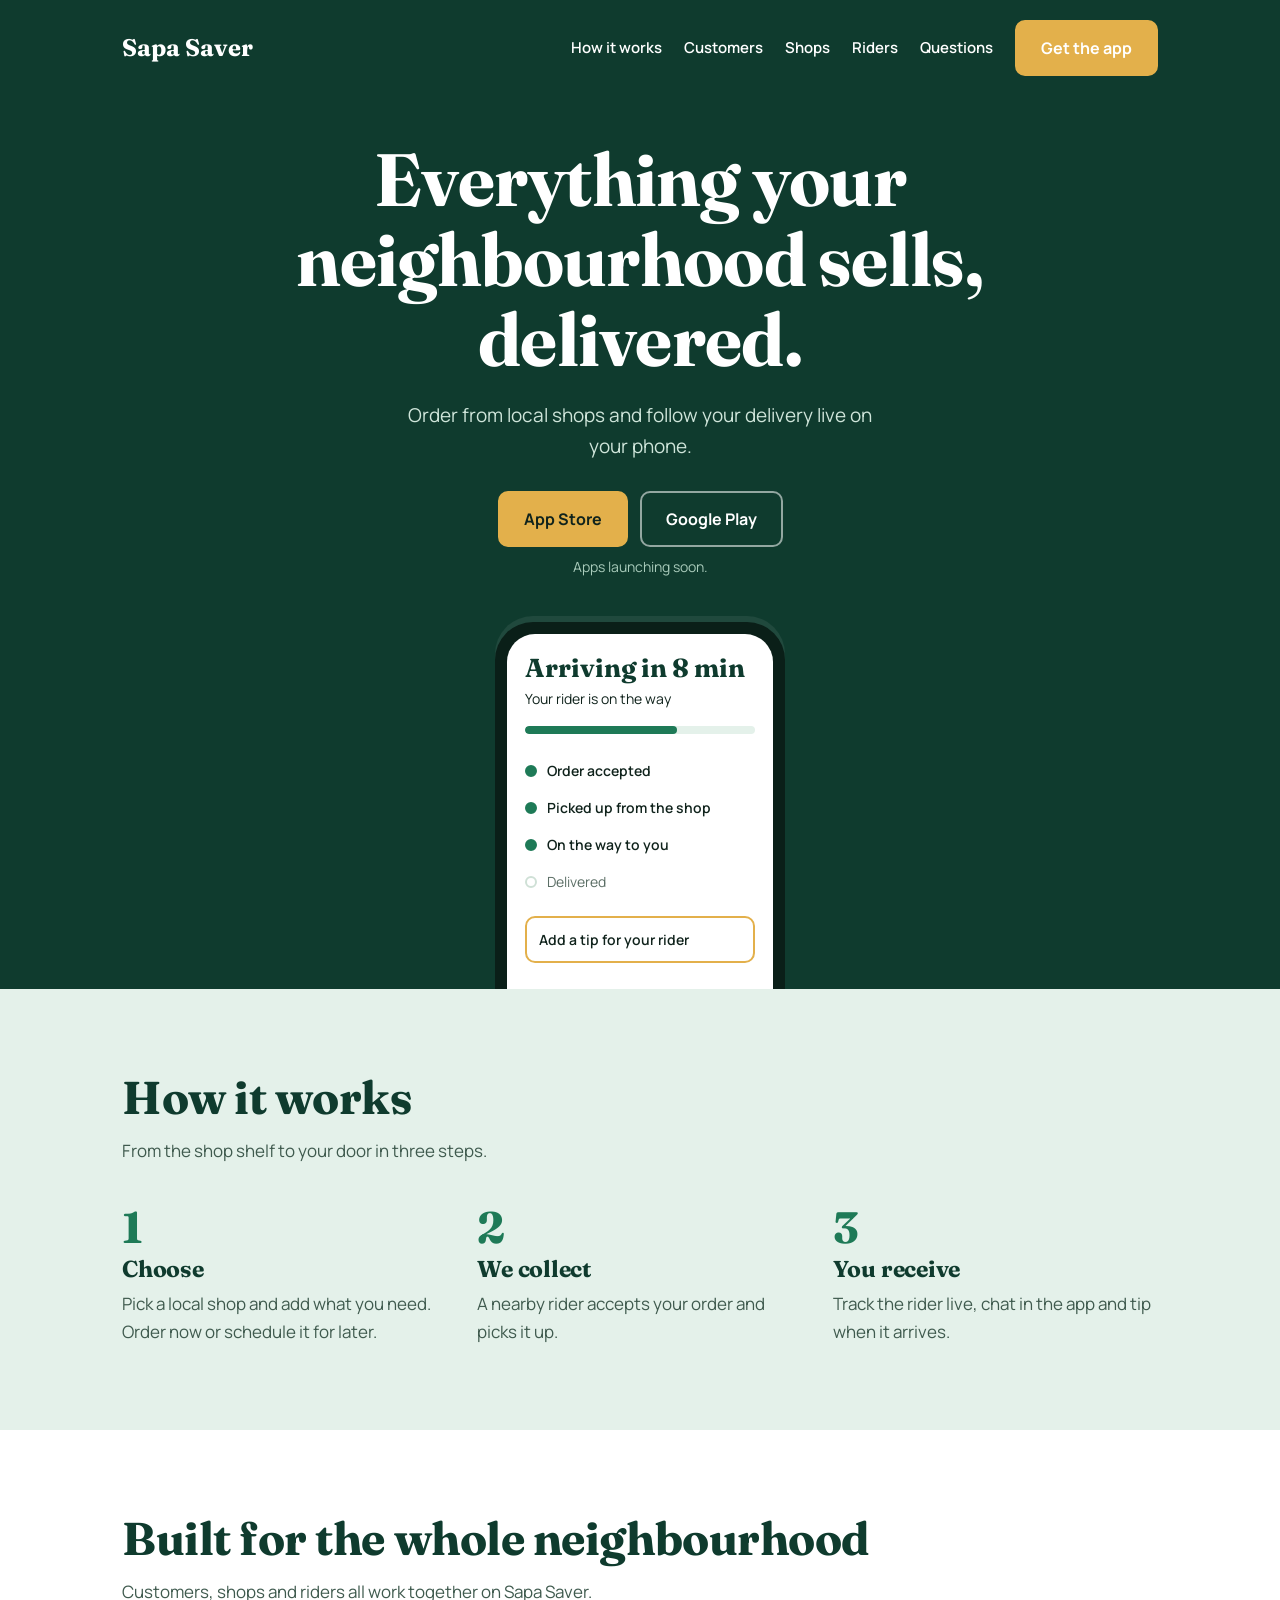
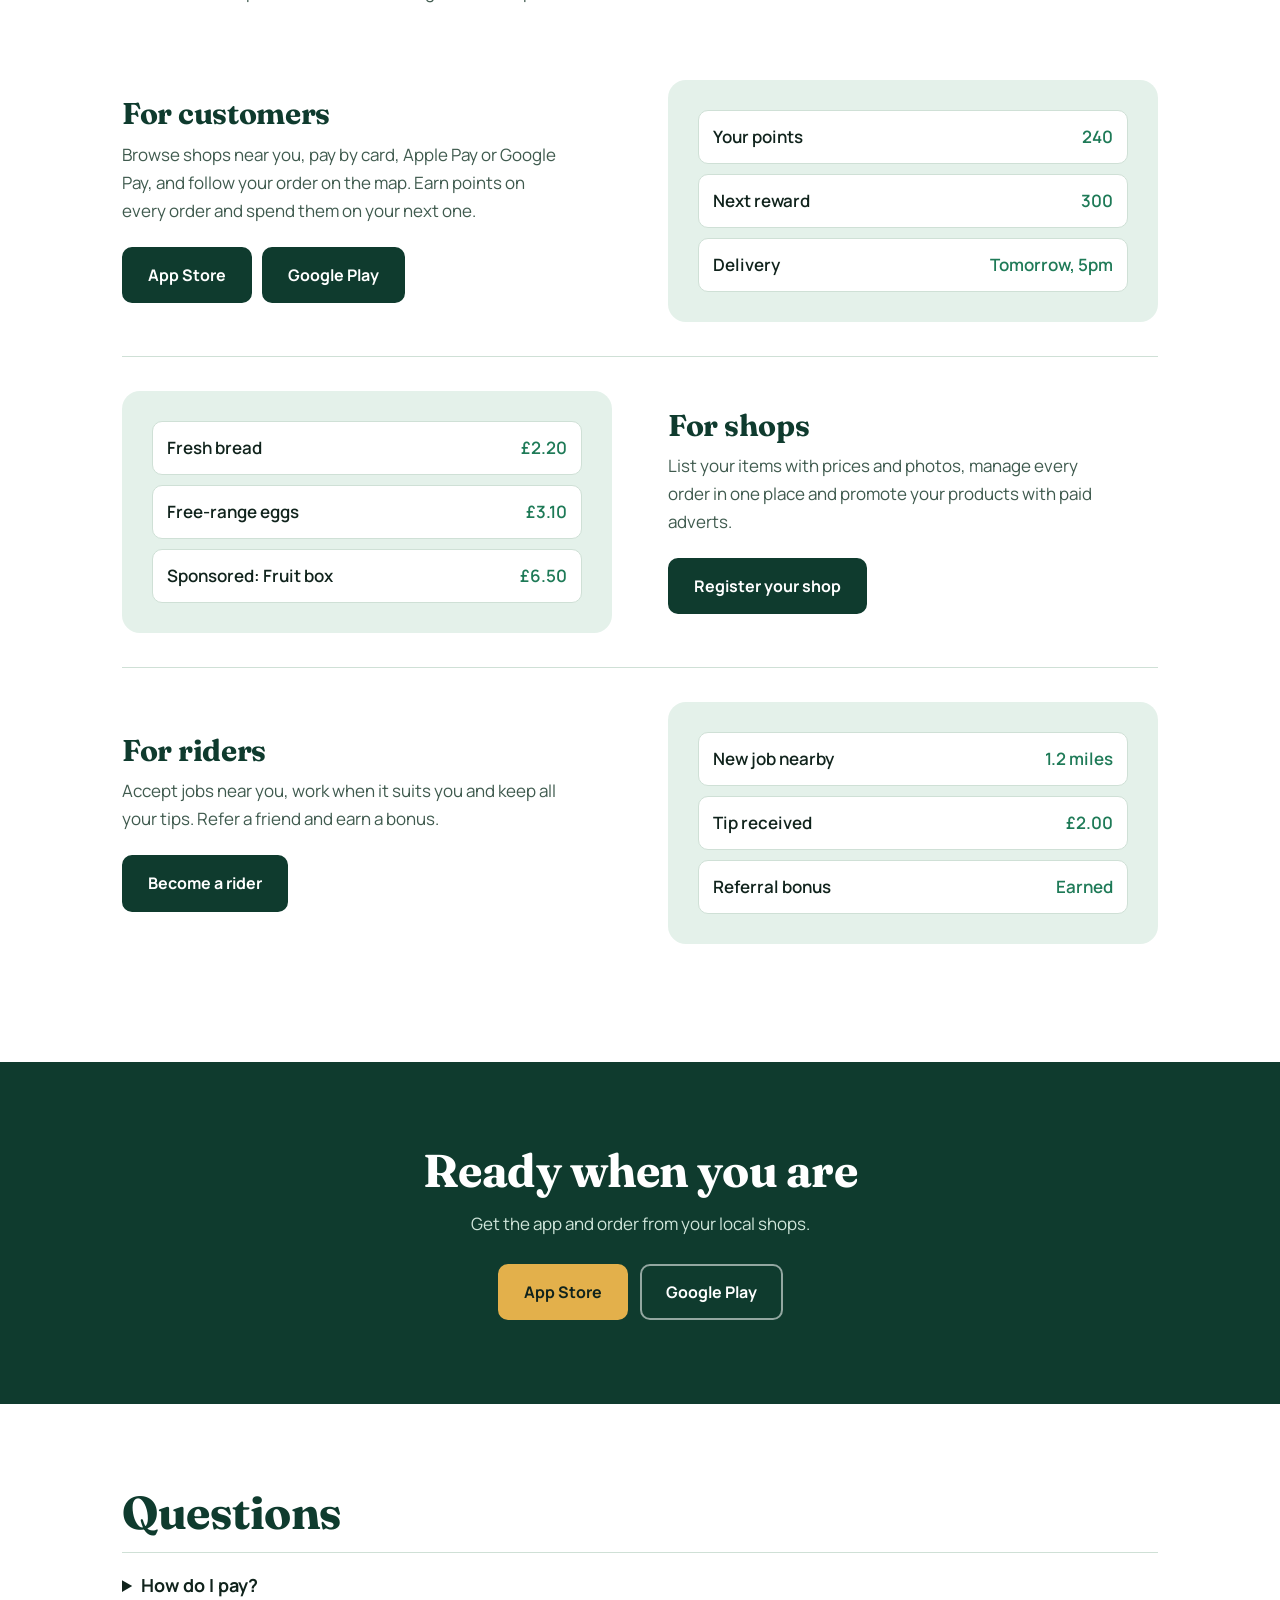
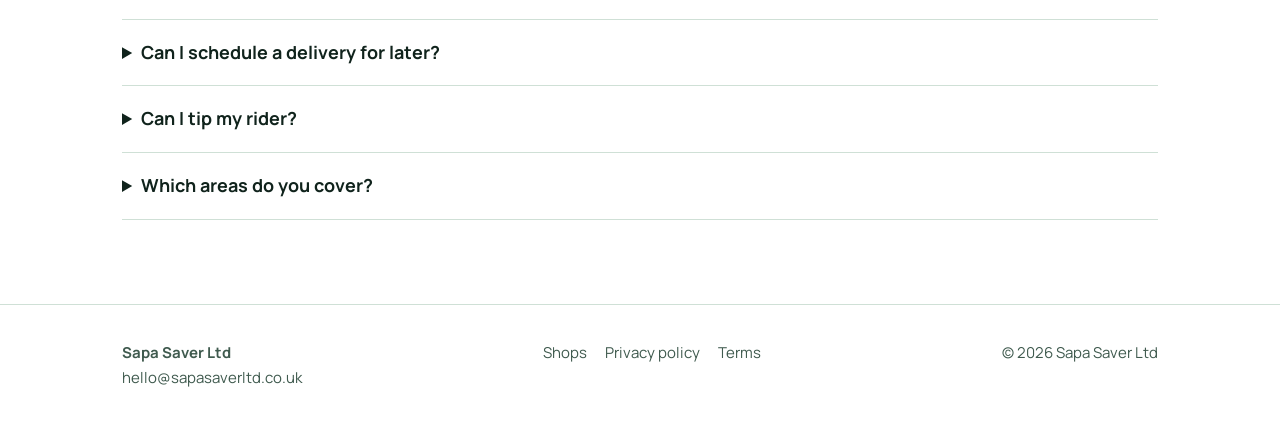
==== index.html @ 52ebe125 "Add phone menu and full homepage" ====
<!DOCTYPE html>
<html lang="en-GB">
<head>
<meta charset="utf-8">
<meta name="viewport" content="width=device-width, initial-scale=1">
<title>Sapa Saver | Everything your neighbourhood sells, delivered</title>
<meta name="description" content="Order from local shops and follow your delivery live on your phone.">
<link rel="preconnect" href="https://fonts.googleapis.com">
<link rel="preconnect" href="https://fonts.gstatic.com" crossorigin>
<link href="https://fonts.googleapis.com/css2?family=Fraunces:opsz,wght@9..144,500;9..144,700&family=Manrope:wght@400;500;600;700&display=swap" rel="stylesheet">
<link rel="stylesheet" href="styles.css">
</head>
<body>

<header class="hero">
  <div class="wrap">
        <nav aria-label="Main">
      <a class="logo" href="#top" id="top">Sapa Saver</a>
      <button class="menu-btn" id="menuBtn" aria-expanded="false" aria-controls="navLinks">Menu</button>
      <div class="links" id="navLinks">
        <a href="#how">How it works</a>
        <a href="#customers">Customers</a>
        <a href="#shops">Shops</a>
        <a href="#riders">Riders</a>
        <a href="#faq">Questions</a>
        <a class="btn" href="#get">Get the app</a>
      </div>
    </nav>

    <h1>Everything your neighbourhood sells, delivered.</h1>
    <p class="sub">Order from local shops and follow your delivery live on your phone.</p>
    <div class="cta" id="get">
      <a class="btn" href="#">App Store</a>
      <a class="btn line" href="#">Google Play</a>
    </div>
    <p class="soon">Apps launching soon.</p>

    <div class="phone" role="img" aria-label="Phone showing a delivery arriving in 8 minutes">
      <div class="screen">
        <div class="eta">Arriving in 8 min</div>
        <div>Your rider is on the way</div>
        <div class="bar"><i></i></div>
        <ol>
          <li class="done"><span></span>Order accepted</li>
          <li class="done"><span></span>Picked up from the shop</li>
          <li class="done"><span></span>On the way to you</li>
          <li><span></span>Delivered</li>
        </ol>
        <div class="tip">Add a tip for your rider</div>
      </div>
    </div>
  </div>
</header>

<main id="main">

<section class="how" id="how">
  <div class="wrap">
    <h2>How it works</h2>
    <p class="lead">From the shop shelf to your door in three steps.</p>
    <div class="three">
      <div><div class="n">1</div><h3>Choose</h3><p>Pick a local shop and add what you need. Order now or schedule it for later.</p></div>
      <div><div class="n">2</div><h3>We collect</h3><p>A nearby rider accepts your order and picks it up.</p></div>
      <div><div class="n">3</div><h3>You receive</h3><p>Track the rider live, chat in the app and tip when it arrives.</p></div>
    </div>
  </div>
</section>

<section id="partners">
  <div class="wrap">
    <h2>Built for the whole neighbourhood</h2>
    <p class="lead">Customers, shops and riders all work together on Sapa Saver.</p>

    <div class="row" id="customers">
      <div class="text">
        <h3>For customers</h3>
        <p>Browse shops near you, pay by card, Apple Pay or Google Pay, and follow your order on the map. Earn points on every order and spend them on your next one.</p>
        <div class="actions"><a class="btn dark" href="#">App Store</a><a class="btn dark" href="#">Google Play</a></div>
      </div>
      <div class="panel" aria-hidden="true"><div><span>Your points</span><span>240</span></div><div><span>Next reward</span><span>300</span></div><div><span>Delivery</span><span>Tomorrow, 5pm</span></div></div>
    </div>

    <div class="row flip" id="shops">
      <div class="text">
        <h3>For shops</h3>
        <p>List your items with prices and photos, manage every order in one place and promote your products with paid adverts.</p>
        <div class="actions"><a class="btn dark" href="#">Register your shop</a></div>
      </div>
      <div class="panel" aria-hidden="true"><div><span>Fresh bread</span><span>£2.20</span></div><div><span>Free-range eggs</span><span>£3.10</span></div><div><span>Sponsored: Fruit box</span><span>£6.50</span></div></div>
    </div>

    <div class="row" id="riders">
      <div class="text">
        <h3>For riders</h3>
        <p>Accept jobs near you, work when it suits you and keep all your tips. Refer a friend and earn a bonus.</p>
        <div class="actions"><a class="btn dark" href="#">Become a rider</a></div>
      </div>
      <div class="panel" aria-hidden="true"><div><span>New job nearby</span><span>1.2 miles</span></div><div><span>Tip received</span><span>£2.00</span></div><div><span>Referral bonus</span><span>Earned</span></div></div>
    </div>
  </div>
</section>

<section class="join">
  <div class="wrap">
    <h2>Ready when you are</h2>
    <p>Get the app and order from your local shops.</p>
    <div class="cta"><a class="btn" href="#">App Store</a><a class="btn line" href="#">Google Play</a></div>
  </div>
</section>

<section id="faq">
  <div class="wrap">
    <h2>Questions</h2>
    <details><summary>How do I pay?</summary><p>By card, Apple Pay or Google Pay inside the app. We don't take cash.</p></details>
    <details><summary>Can I schedule a delivery for later?</summary><p>Yes. Choose a time when you place your order.</p></details>
    <details><summary>Can I tip my rider?</summary><p>Yes. You can add a tip when your order is delivered, and the rider keeps all of it.</p></details>
    <details><summary>Which areas do you cover?</summary><p>We are starting in selected areas. Tell us where you are and we will let you know when we arrive.</p></details>
  </div>
</section>

</main>

<footer>
  <div class="wrap">
    <div><strong>Sapa Saver Ltd</strong><br><a href="mailto:hello@sapasaverltd.co.uk">hello@sapasaverltd.co.uk</a></div>
    <div class="flinks"><a href="#shops">Shops</a><a href="#">Privacy policy</a><a href="#">Terms</a></div>
    <div>© 2026 Sapa Saver Ltd</div>
  </div>
</footer>

<script src="main.js"></script>

</body>
</html>
---- styles.css ----
:root{
  --forest:#0F3B2E;
  --leaf:#1E7A57;
  --mint:#E4F1EA;
  --gold:#E3B04B;
  --ink:#10231C;
  --white:#FFFFFF;
  --line:#CFE0D6;
  --muted:#3F5A4E;
}
*{box-sizing:border-box;margin:0}
html{scroll-behavior:smooth}
body{font-family:Manrope,system-ui,sans-serif;color:var(--ink);background:var(--white);line-height:1.65;font-size:17px}
h1,h2,h3{font-family:Fraunces,Georgia,serif;font-weight:700;line-height:1.08;letter-spacing:-.01em;color:var(--forest)}
a{color:inherit}
:focus-visible{outline:3px solid var(--gold);outline-offset:3px}
.wrap{max-width:1080px;margin:0 auto;padding:0 22px}

/* header and hero */
.hero{background:var(--forest);color:#fff;text-align:center;overflow:hidden}
nav{display:flex;align-items:center;justify-content:space-between;padding:20px 0}
.logo{font-family:Fraunces,serif;font-weight:700;font-size:24px;text-decoration:none;color:#fff}
.links{display:flex;gap:22px;align-items:center;font-size:15px;font-weight:600}
.links a{text-decoration:none;color:#fff}
.btn{display:inline-block;padding:13px 24px;border-radius:10px;font-weight:700;text-decoration:none;font-size:16px;border:2px solid var(--gold);background:var(--gold);color:var(--ink)}
.btn.line{background:transparent;color:#fff;border-color:rgba(255,255,255,.55)}
.hero h1{color:#fff;font-size:clamp(40px,7vw,74px);max-width:15ch;margin:44px auto 20px}
.sub{color:#CFE5DA;font-size:19px;max-width:42ch;margin:0 auto 28px}
.cta{display:flex;gap:12px;justify-content:center;flex-wrap:wrap}
.soon{font-size:14px;color:#A9CBBB;margin:8px 0 44px}

/* phone */
.phone{width:290px;margin:0 auto;background:#0A1F18;border-radius:38px 38px 0 0;padding:12px 12px 0;box-shadow:0 -6px 0 rgba(255,255,255,.07)}
.screen{background:#fff;color:var(--ink);border-radius:28px 28px 0 0;padding:20px 18px 26px;text-align:left;font-size:14px;min-height:300px}
.eta{font-family:Fraunces,serif;font-size:26px;font-weight:700;color:var(--forest);line-height:1.1;margin-bottom:4px}
.bar{height:8px;border-radius:99px;background:var(--mint);margin:16px 0 18px;overflow:hidden}
.bar i{display:block;height:100%;width:66%;background:var(--leaf);border-radius:99px}
.screen ol{list-style:none;padding:0}
.screen li{display:flex;gap:10px;align-items:center;padding:7px 0;color:#5B6E65}
.screen li.done{color:var(--ink);font-weight:600}
.screen li span{width:12px;height:12px;border-radius:50%;border:2px solid var(--line);flex:none}
.screen li.done span{background:var(--leaf);border-color:var(--leaf)}
.tip{margin-top:16px;border:2px solid var(--gold);border-radius:10px;padding:10px 12px;font-weight:600}


/* sections */
section{padding:84px 0}
h2{font-size:clamp(30px,4.6vw,46px);margin-bottom:14px}
.lead{color:var(--muted);max-width:52ch;margin-bottom:40px}
.how{background:var(--mint)}
.three{display:grid;grid-template-columns:repeat(3,1fr);gap:30px}
.three h3{font-size:23px;margin:8px 0}
.three p{color:var(--muted)}
.n{font-family:Fraunces,serif;font-size:44px;color:var(--leaf);font-weight:700;line-height:1}
@media(max-width:780px){.three{grid-template-columns:1fr}}


/* audience rows */
.btn.dark{background:var(--forest);color:#fff;border-color:var(--forest)}
.row{display:grid;grid-template-columns:1fr 1fr;gap:56px;align-items:center;padding:34px 0;border-top:1px solid var(--line)}
.row:first-of-type{border-top:0}
.row.flip .text{order:2}
.row h3{font-size:30px;margin-bottom:10px}
.row p{color:var(--muted);max-width:44ch;margin-bottom:22px}
.actions{display:flex;gap:10px;flex-wrap:wrap}
.panel{background:var(--mint);border-radius:18px;padding:30px;min-height:190px;display:flex;flex-direction:column;justify-content:center;gap:10px;font-weight:600}
.panel div{background:#fff;border-radius:10px;padding:12px 14px;display:flex;justify-content:space-between;gap:12px;border:1px solid var(--line)}
.panel div span:last-child{color:var(--leaf)}
@media(max-width:800px){.row{grid-template-columns:1fr;gap:22px}.row.flip .text{order:0}}


/* final band, questions and footer */
.join{background:var(--forest);color:#fff;text-align:center}
.join h2{color:#fff}
.join p{color:#CFE5DA;max-width:46ch;margin:0 auto 26px}
details{border-top:1px solid var(--line);padding:18px 0}
details:last-of-type{border-bottom:1px solid var(--line)}
summary{cursor:pointer;font-weight:700;font-size:18px}
details p{margin-top:8px;color:var(--muted);max-width:60ch}
footer{padding:36px 0;font-size:15px;color:var(--muted);border-top:1px solid var(--line)}
footer .wrap{display:flex;justify-content:space-between;gap:24px;flex-wrap:wrap}
.flinks{display:flex;gap:18px;flex-wrap:wrap}
footer a{text-decoration:none}
footer a:hover{text-decoration:underline}


/* phones and tablets */
nav{position:relative}
.menu-btn{display:none;background:transparent;color:#fff;border:2px solid rgba(255,255,255,.55);border-radius:10px;padding:8px 14px;font:inherit;font-weight:600;cursor:pointer}
@media(max-width:860px){
  .menu-btn{display:block}
  .links{display:none;position:absolute;top:70px;left:0;right:0;flex-direction:column;align-items:stretch;gap:4px;background:#0A2A20;border-radius:14px;padding:14px;text-align:left;z-index:10}
  .links.open{display:flex}
  .links a{padding:10px 8px}
  .links .btn{text-align:center}
}
html{scroll-padding-top:72px}
@media(prefers-reduced-motion:reduce){html{scroll-behavior:auto}}
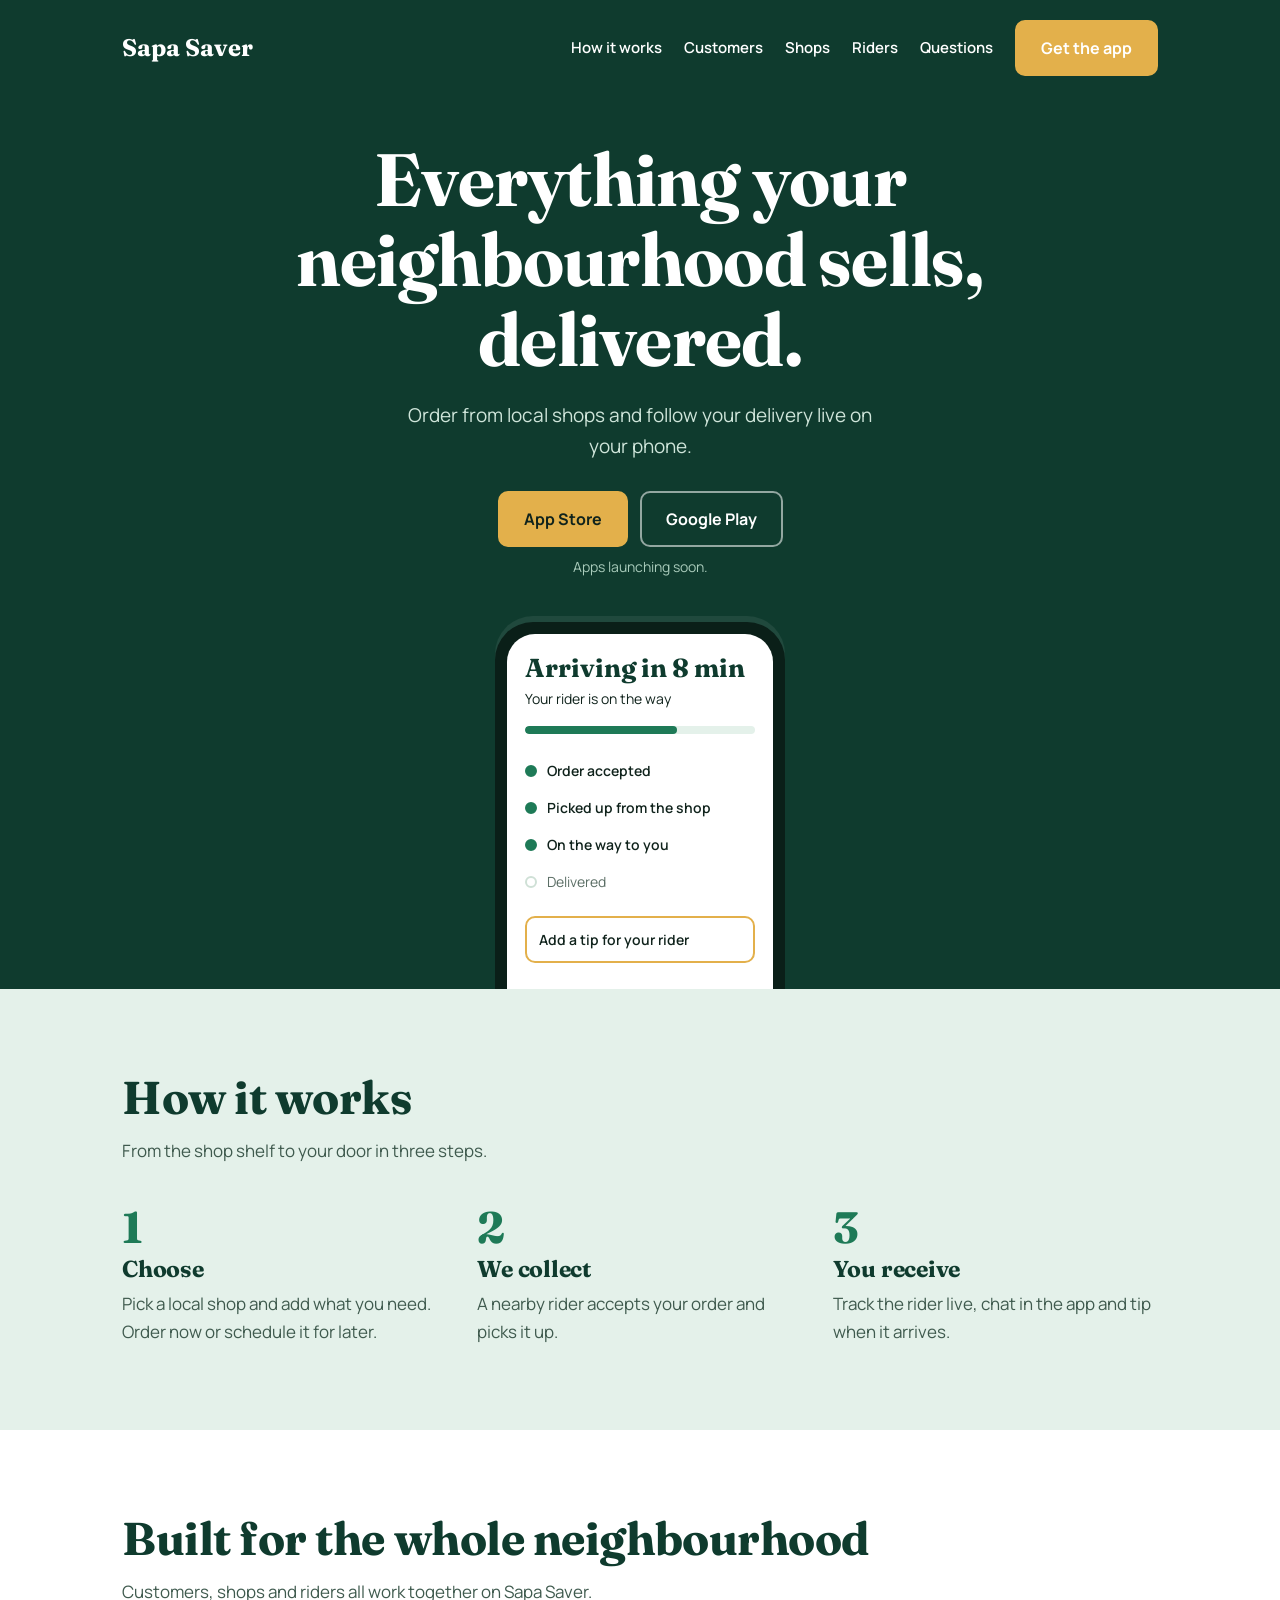
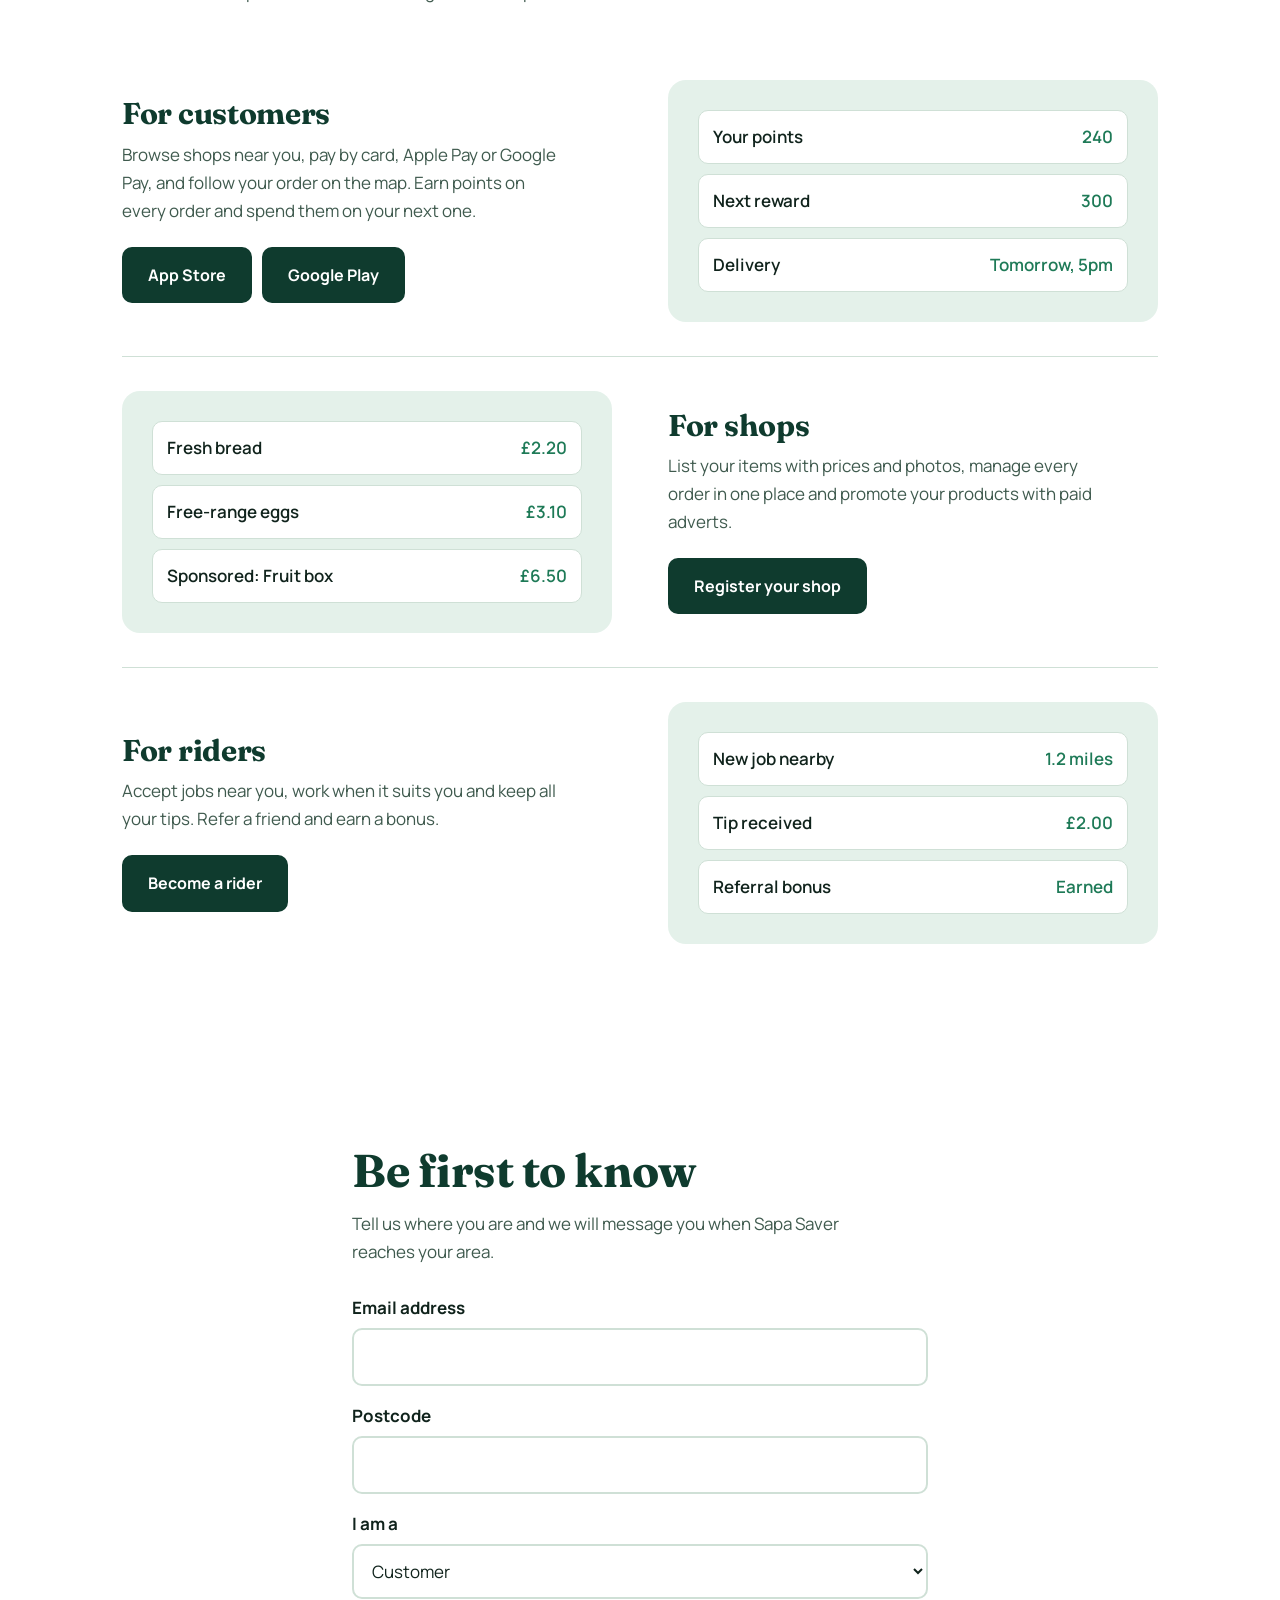
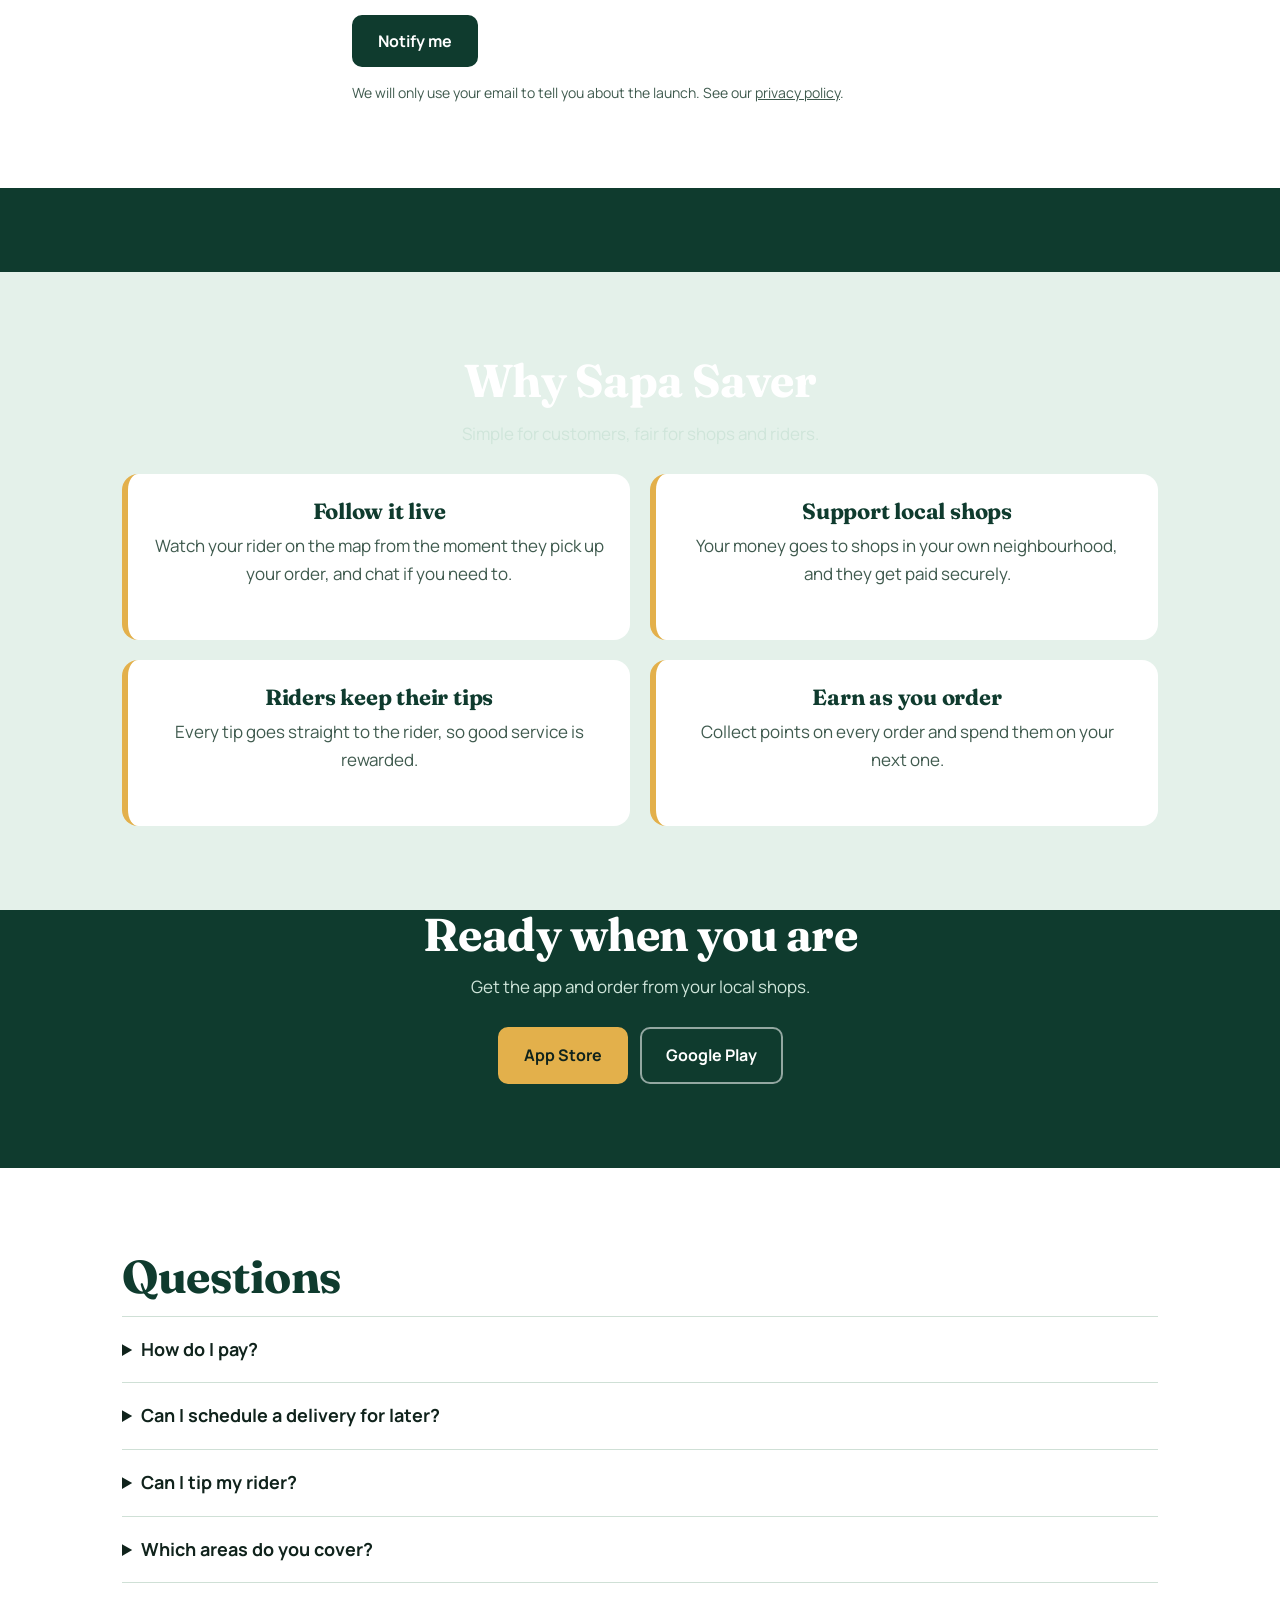
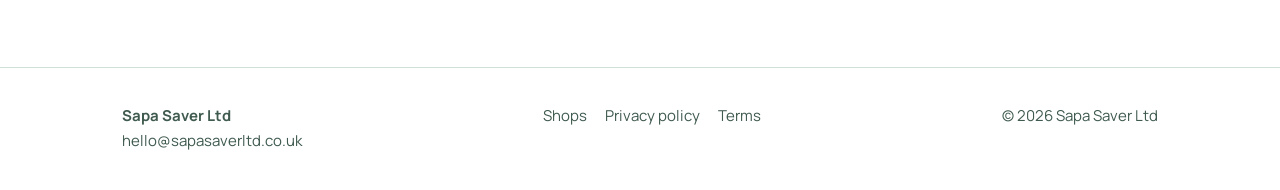
==== commit cd384c85: "Add sign-up form" ====
--- a/index.html
+++ b/index.html
@@ -100,7 +100,60 @@
   </div>
 </section>
 
+<section class="signup" id="signup">
+  <div class="wrap narrow">
+    <h2>Be first to know</h2>
+    <p class="lead">Tell us where you are and we will message you when Sapa Saver reaches your area.</p>
+    <form name="waitlist" method="POST" action="/thanks.html" data-netlify="true" netlify-honeypot="bot-field">
+      <input type="hidden" name="form-name" value="waitlist">
+      <p class="hp"><label>Leave this empty: <input name="bot-field"></label></p>
+      <div class="field">
+        <label for="email">Email address</label>
+        <input id="email" name="email" type="email" required autocomplete="email">
+      </div>
+      <div class="field">
+        <label for="postcode">Postcode</label>
+        <input id="postcode" name="postcode" type="text" autocomplete="postal-code">
+      </div>
+      <div class="field">
+        <label for="role">I am a</label>
+        <select id="role" name="role">
+          <option>Customer</option>
+          <option>Shop owner</option>
+          <option>Rider</option>
+        </select>
+      </div>
+      <button class="btn dark" type="submit">Notify me</button>
+      <p class="note">We will only use your email to tell you about the launch. See our <a href="#">privacy policy</a>.</p>
+    </form>
+  </div>
+</section>
+
 <section class="join">
+  <section class="why" id="why">
+  <div class="wrap">
+    <h2>Why Sapa Saver</h2>
+    <p class="lead">Simple for customers, fair for shops and riders.</p>
+    <div class="cards">
+      <article class="card">
+        <h3>Follow it live</h3>
+        <p>Watch your rider on the map from the moment they pick up your order, and chat if you need to.</p>
+      </article>
+      <article class="card">
+        <h3>Support local shops</h3>
+        <p>Your money goes to shops in your own neighbourhood, and they get paid securely.</p>
+      </article>
+      <article class="card">
+        <h3>Riders keep their tips</h3>
+        <p>Every tip goes straight to the rider, so good service is rewarded.</p>
+      </article>
+      <article class="card">
+        <h3>Earn as you order</h3>
+        <p>Collect points on every order and spend them on your next one.</p>
+      </article>
+    </div>
+  </div>
+</section>
   <div class="wrap">
     <h2>Ready when you are</h2>
     <p>Get the app and order from your local shops.</p>
--- a/styles.css
+++ b/styles.css
@@ -95,4 +95,25 @@
   .links .btn{text-align:center}
 }
 html{scroll-padding-top:72px}
-@media(prefers-reduced-motion:reduce){html{scroll-behavior:auto}}+@media(prefers-reduced-motion:reduce){html{scroll-behavior:auto}}
+
+
+/* why section */
+.why{background:var(--mint)}
+.cards{display:grid;grid-template-columns:repeat(2,1fr);gap:20px}
+.card{background:#fff;border-radius:16px;padding:26px;border-left:6px solid var(--gold)}
+.card h3{font-size:22px;margin-bottom:8px}
+.card p{color:var(--muted)}
+@media(max-width:700px){.cards{grid-template-columns:1fr}}
+
+
+/* sign-up form */
+.narrow{max-width:620px}
+.signup .lead{margin-bottom:28px}
+.field{margin-bottom:16px}
+.field label{display:block;font-weight:700;margin-bottom:6px}
+.field input,.field select{width:100%;padding:13px 14px;border:2px solid var(--line);border-radius:10px;font:inherit;background:#fff;color:var(--ink)}
+.field input:focus,.field select:focus{border-color:var(--leaf);outline:none}
+button.btn{font-family:inherit;font-size:16px;cursor:pointer}
+.note{font-size:14px;color:var(--muted);margin-top:14px}
+.hp{position:absolute;left:-9999px}
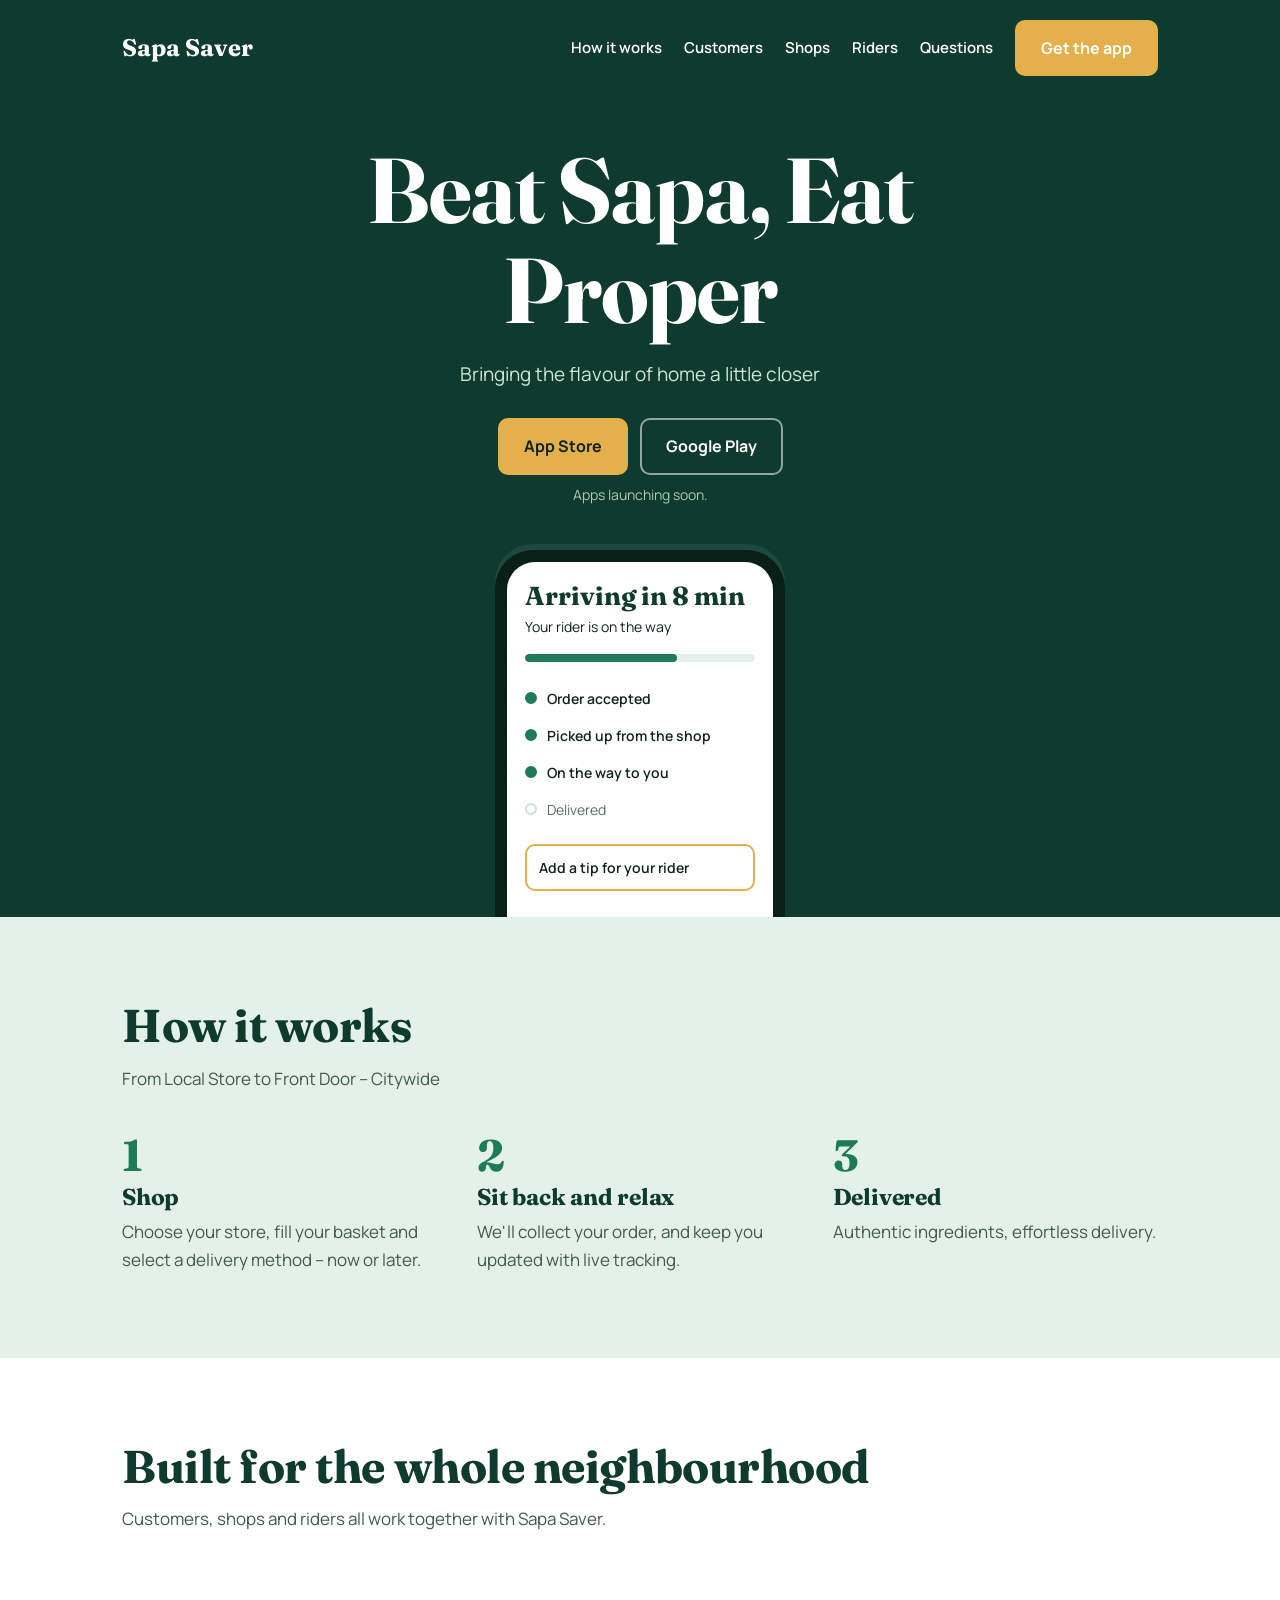
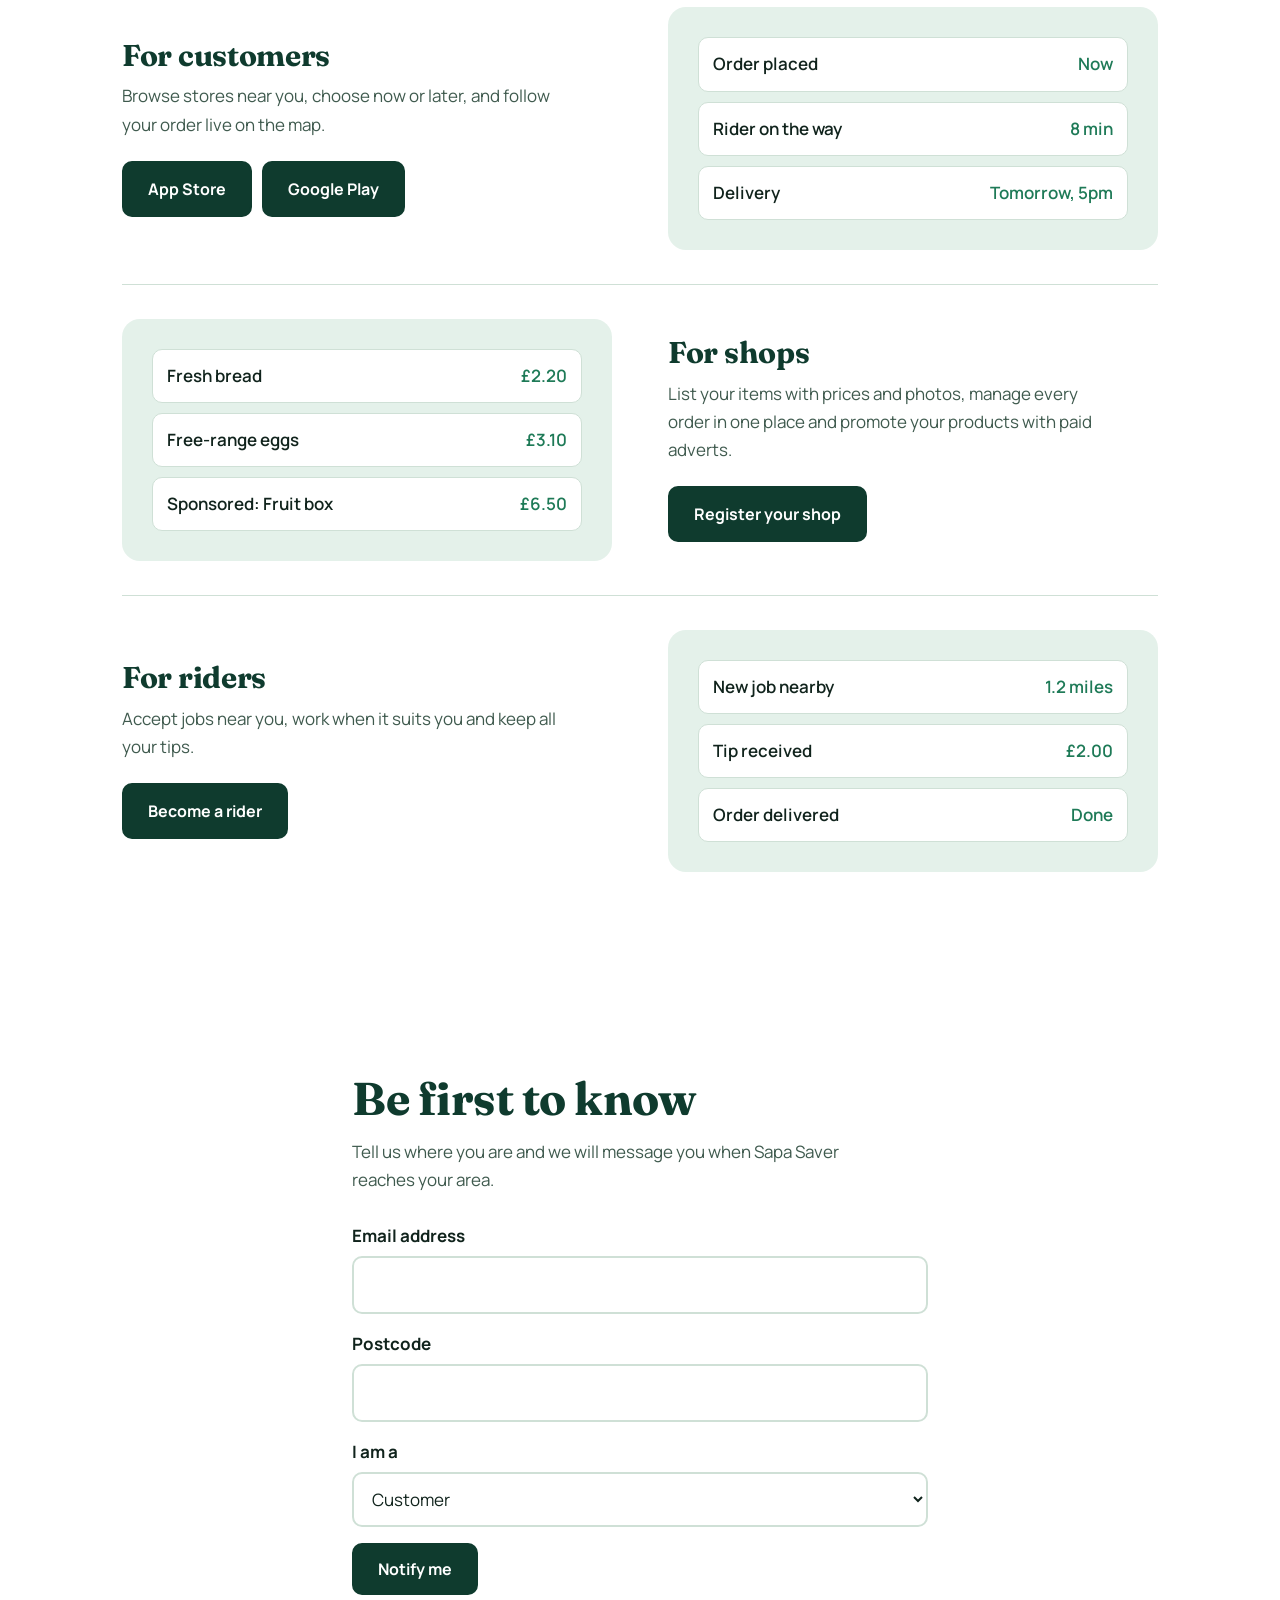
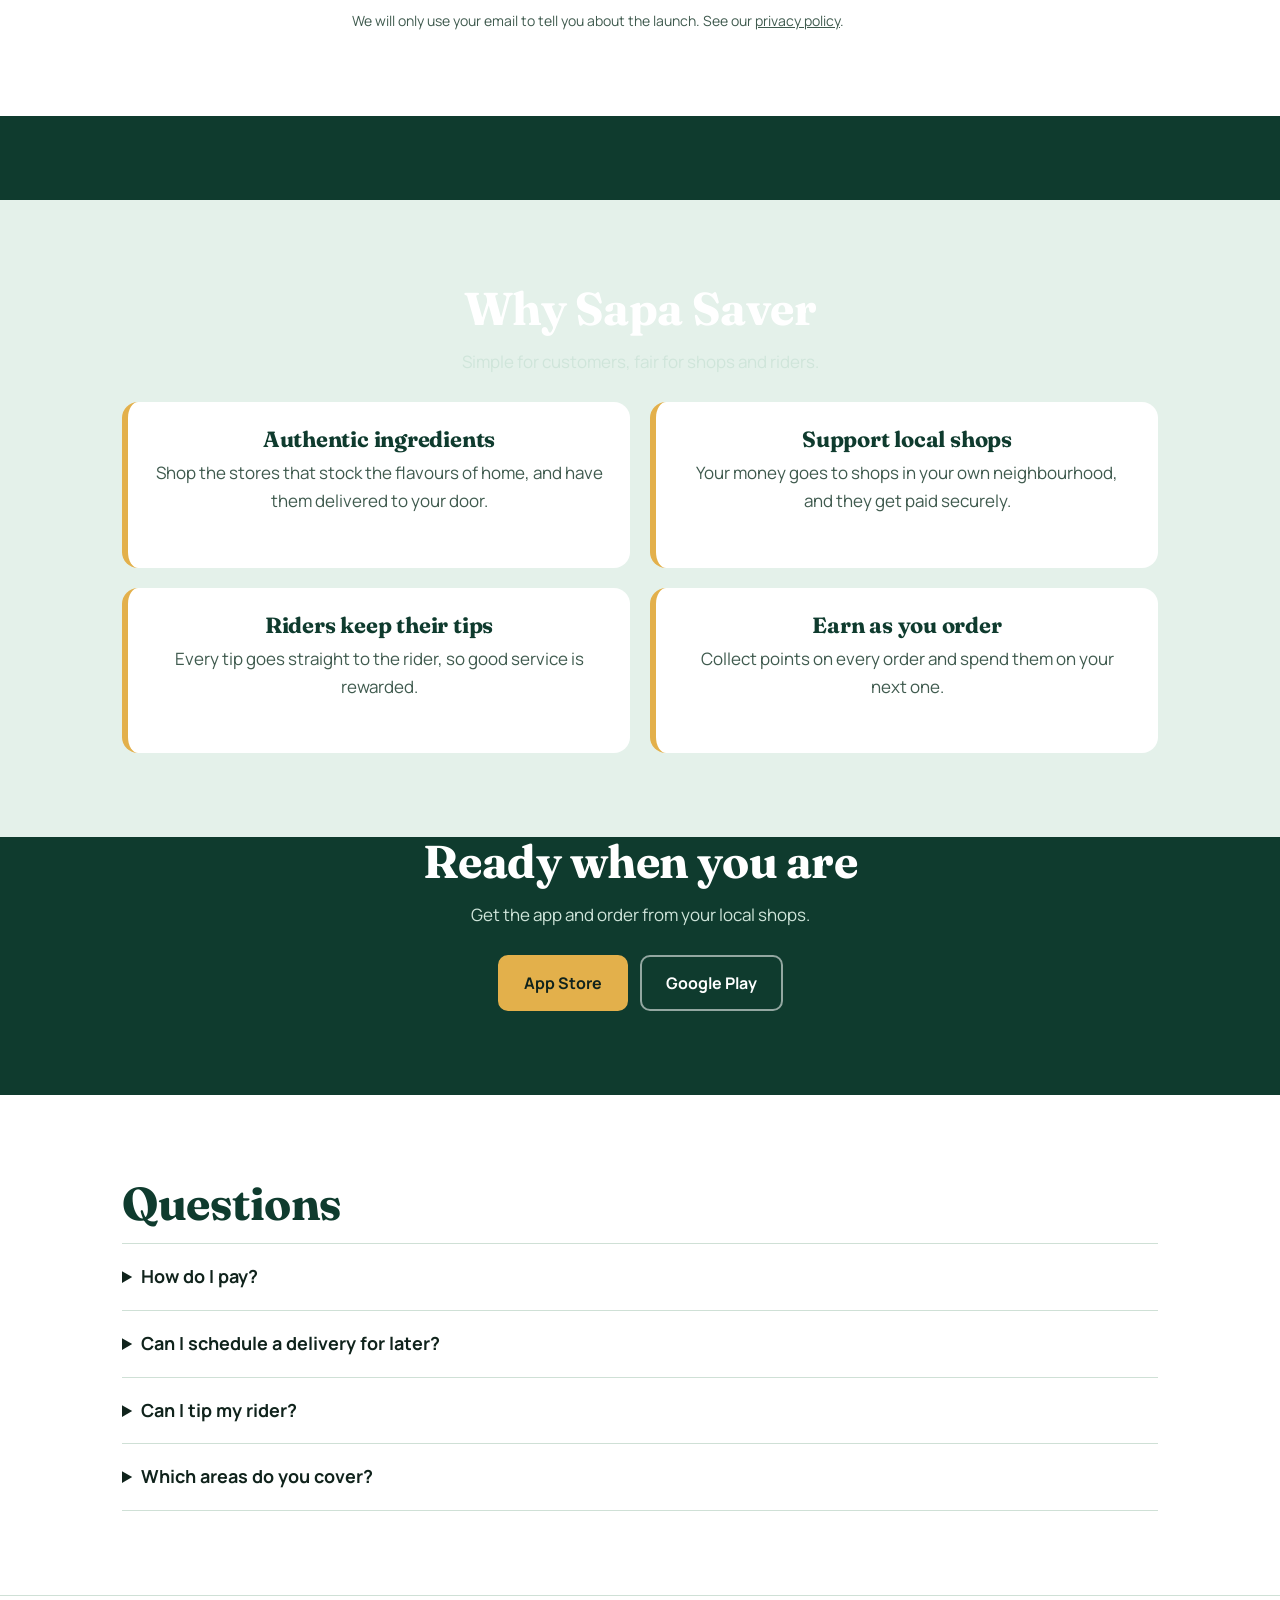
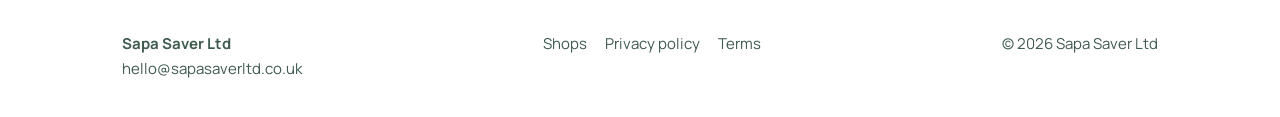
==== commit 5cdbed33: "Update wording and remove points and payments" ====
--- a/index.html
+++ b/index.html
@@ -3,8 +3,8 @@
 <head>
 <meta charset="utf-8">
 <meta name="viewport" content="width=device-width, initial-scale=1">
-<title>Sapa Saver | Everything your neighbourhood sells, delivered</title>
-<meta name="description" content="Order from local shops and follow your delivery live on your phone.">
+<title>Sapa Saver | Beat Sapa, Eat Proper</title>
+<meta name="description" content="Bringing the flavour of home a little closer. Order from local stores and follow your delivery live with Sapa Saver.">
 <link rel="preconnect" href="https://fonts.googleapis.com">
 <link rel="preconnect" href="https://fonts.gstatic.com" crossorigin>
 <link href="https://fonts.googleapis.com/css2?family=Fraunces:opsz,wght@9..144,500;9..144,700&family=Manrope:wght@400;500;600;700&display=swap" rel="stylesheet">
@@ -27,8 +27,8 @@
       </div>
     </nav>
 
-    <h1>Everything your neighbourhood sells, delivered.</h1>
-    <p class="sub">Order from local shops and follow your delivery live on your phone.</p>
+       <h1>Beat Sapa, Eat Proper</h1>
+    <p class="sub">Bringing the flavour of home a little closer</p>
     <div class="cta" id="get">
       <a class="btn" href="#">App Store</a>
       <a class="btn line" href="#">Google Play</a>
@@ -57,11 +57,11 @@
 <section class="how" id="how">
   <div class="wrap">
     <h2>How it works</h2>
-    <p class="lead">From the shop shelf to your door in three steps.</p>
+    <p class="lead">From Local Store to Front Door – Citywide</p>
     <div class="three">
-      <div><div class="n">1</div><h3>Choose</h3><p>Pick a local shop and add what you need. Order now or schedule it for later.</p></div>
-      <div><div class="n">2</div><h3>We collect</h3><p>A nearby rider accepts your order and picks it up.</p></div>
-      <div><div class="n">3</div><h3>You receive</h3><p>Track the rider live, chat in the app and tip when it arrives.</p></div>
+      <div><div class="n">1</div><h3>Shop</h3><p>Choose your store, fill your basket and select a delivery method – now or later.</p></div>
+      <div><div class="n">2</div><h3>Sit back and relax</h3><p>We'll collect your order, and keep you updated with live tracking.</p></div>
+      <div><div class="n">3</div><h3>Delivered</h3><p>Authentic ingredients, effortless delivery.</p></div>
     </div>
   </div>
 </section>
@@ -69,15 +69,15 @@
 <section id="partners">
   <div class="wrap">
     <h2>Built for the whole neighbourhood</h2>
-    <p class="lead">Customers, shops and riders all work together on Sapa Saver.</p>
+    <p class="lead">Customers, shops and riders all work together with Sapa Saver.</p>
 
     <div class="row" id="customers">
       <div class="text">
         <h3>For customers</h3>
-        <p>Browse shops near you, pay by card, Apple Pay or Google Pay, and follow your order on the map. Earn points on every order and spend them on your next one.</p>
+<p>Browse stores near you, choose now or later, and follow your order live on the map.</p>
         <div class="actions"><a class="btn dark" href="#">App Store</a><a class="btn dark" href="#">Google Play</a></div>
       </div>
-      <div class="panel" aria-hidden="true"><div><span>Your points</span><span>240</span></div><div><span>Next reward</span><span>300</span></div><div><span>Delivery</span><span>Tomorrow, 5pm</span></div></div>
+<div class="panel" aria-hidden="true"><div><span>Order placed</span><span>Now</span></div><div><span>Rider on the way</span><span>8 min</span></div><div><span>Delivery</span><span>Tomorrow, 5pm</span></div></div> 
     </div>
 
     <div class="row flip" id="shops">
@@ -92,10 +92,10 @@
     <div class="row" id="riders">
       <div class="text">
         <h3>For riders</h3>
-        <p>Accept jobs near you, work when it suits you and keep all your tips. Refer a friend and earn a bonus.</p>
+        <p>Accept jobs near you, work when it suits you and keep all your tips.</p>
         <div class="actions"><a class="btn dark" href="#">Become a rider</a></div>
       </div>
-      <div class="panel" aria-hidden="true"><div><span>New job nearby</span><span>1.2 miles</span></div><div><span>Tip received</span><span>£2.00</span></div><div><span>Referral bonus</span><span>Earned</span></div></div>
+      <div class="panel" aria-hidden="true"><div><span>New job nearby</span><span>1.2 miles</span></div><div><span>Tip received</span><span>£2.00</span></div><div><span>Order delivered</span><span>Done</span></div>
     </div>
   </div>
 </section>
@@ -135,9 +135,9 @@
     <h2>Why Sapa Saver</h2>
     <p class="lead">Simple for customers, fair for shops and riders.</p>
     <div class="cards">
-      <article class="card">
-        <h3>Follow it live</h3>
-        <p>Watch your rider on the map from the moment they pick up your order, and chat if you need to.</p>
+            <article class="card">
+        <h3>Authentic ingredients</h3>
+        <p>Shop the stores that stock the flavours of home, and have them delivered to your door.</p>
       </article>
       <article class="card">
         <h3>Support local shops</h3>
@@ -164,7 +164,7 @@
 <section id="faq">
   <div class="wrap">
     <h2>Questions</h2>
-    <details><summary>How do I pay?</summary><p>By card, Apple Pay or Google Pay inside the app. We don't take cash.</p></details>
+    <details><summary>How do I pay?</summary><p>You pay securely inside the app.</p></details>
     <details><summary>Can I schedule a delivery for later?</summary><p>Yes. Choose a time when you place your order.</p></details>
     <details><summary>Can I tip my rider?</summary><p>Yes. You can add a tip when your order is delivered, and the rider keeps all of it.</p></details>
     <details><summary>Which areas do you cover?</summary><p>We are starting in selected areas. Tell us where you are and we will let you know when we arrive.</p></details>
--- a/styles.css
+++ b/styles.css
@@ -24,7 +24,7 @@
 .links a{text-decoration:none;color:#fff}
 .btn{display:inline-block;padding:13px 24px;border-radius:10px;font-weight:700;text-decoration:none;font-size:16px;border:2px solid var(--gold);background:var(--gold);color:var(--ink)}
 .btn.line{background:transparent;color:#fff;border-color:rgba(255,255,255,.55)}
-.hero h1{color:#fff;font-size:clamp(40px,7vw,74px);max-width:15ch;margin:44px auto 20px}
+.hero h1{color:#fff;font-size:clamp(46px,9vw,92px);max-width:11ch;margin:44px auto 20px}
 .sub{color:#CFE5DA;font-size:19px;max-width:42ch;margin:0 auto 28px}
 .cta{display:flex;gap:12px;justify-content:center;flex-wrap:wrap}
 .soon{font-size:14px;color:#A9CBBB;margin:8px 0 44px}
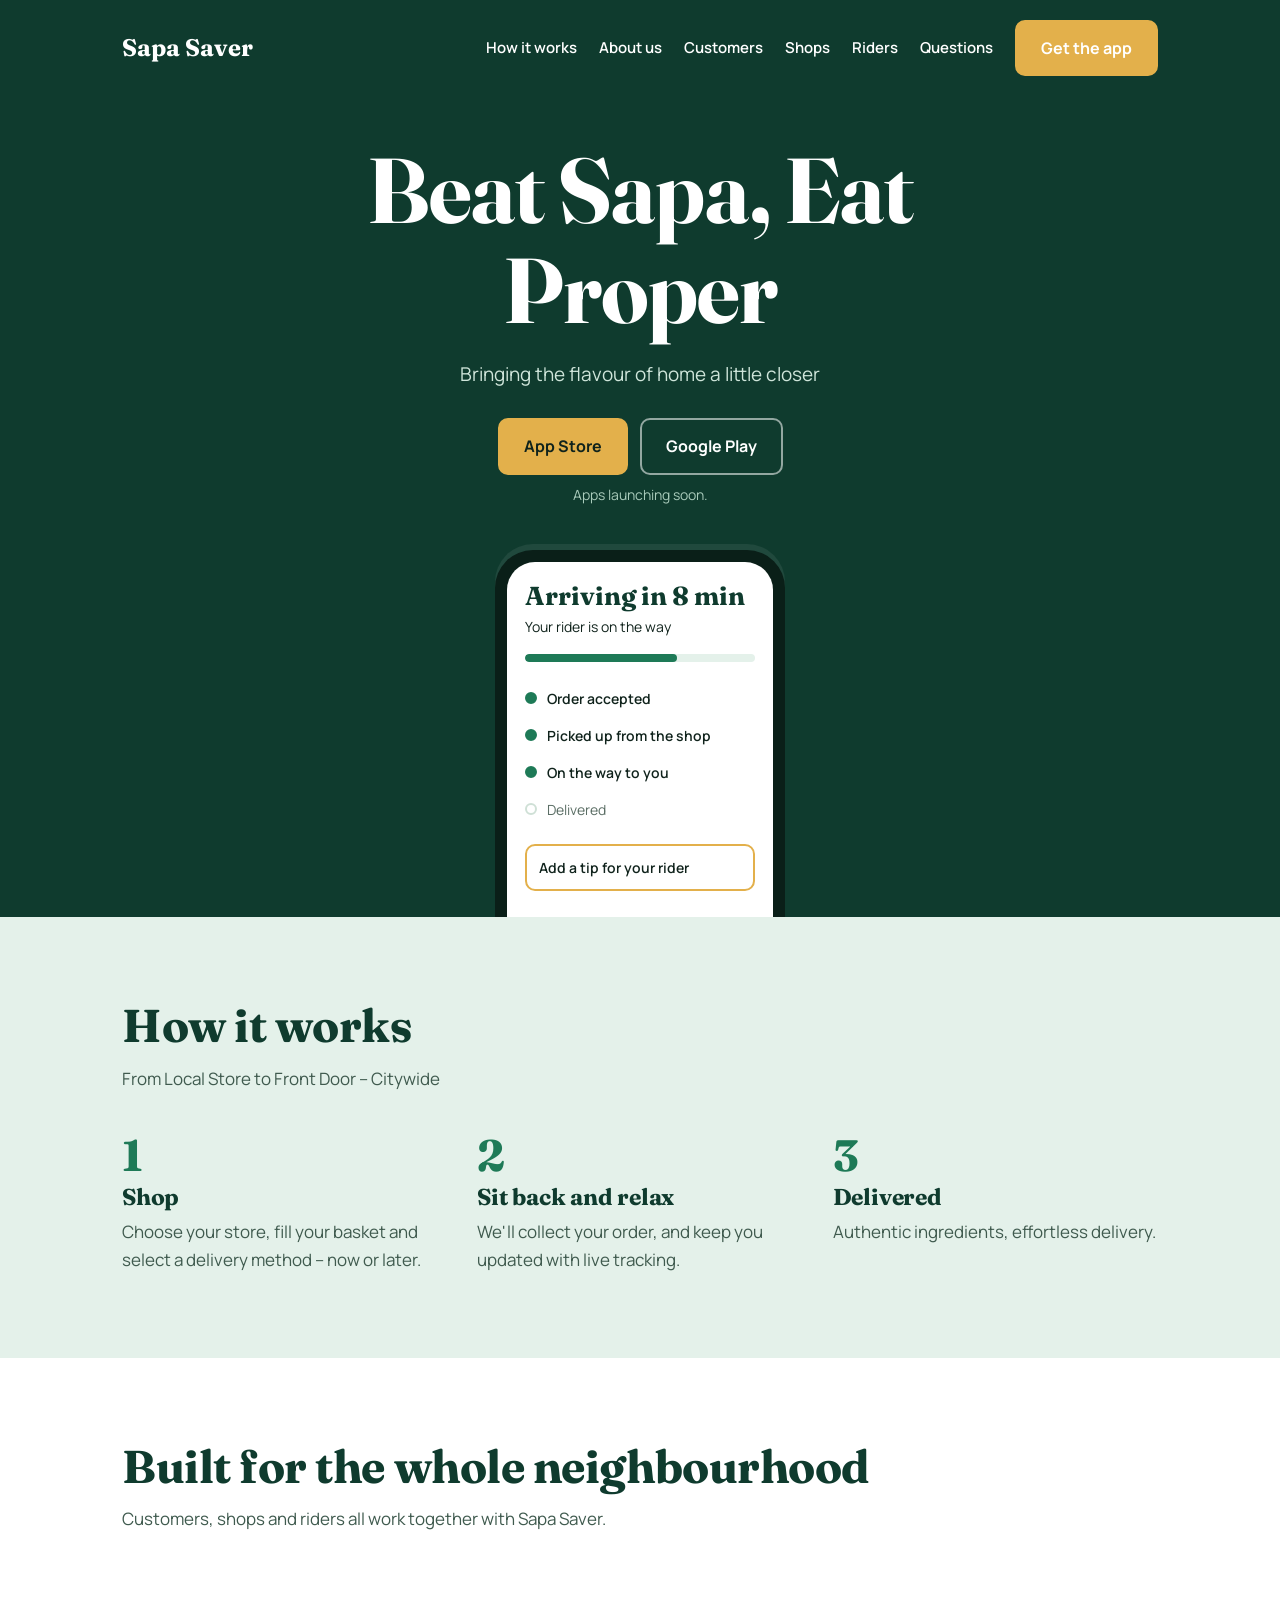
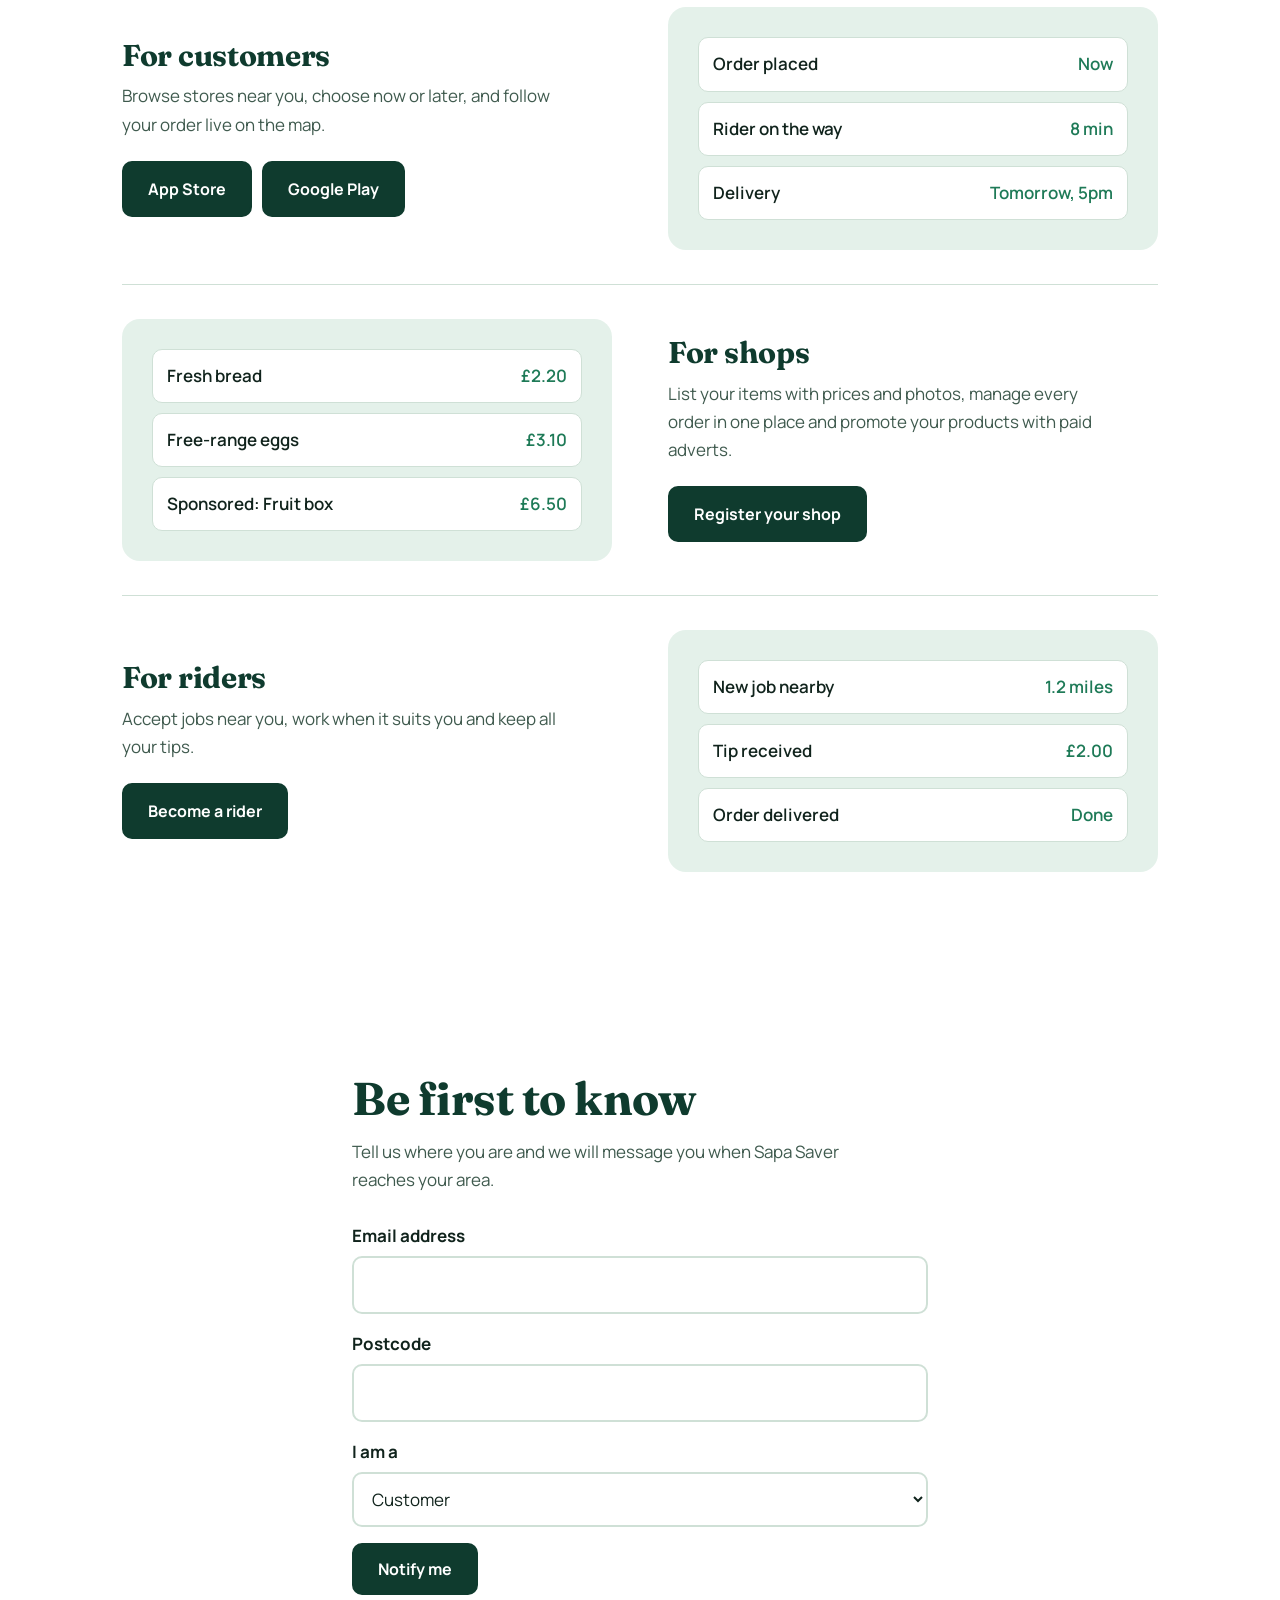
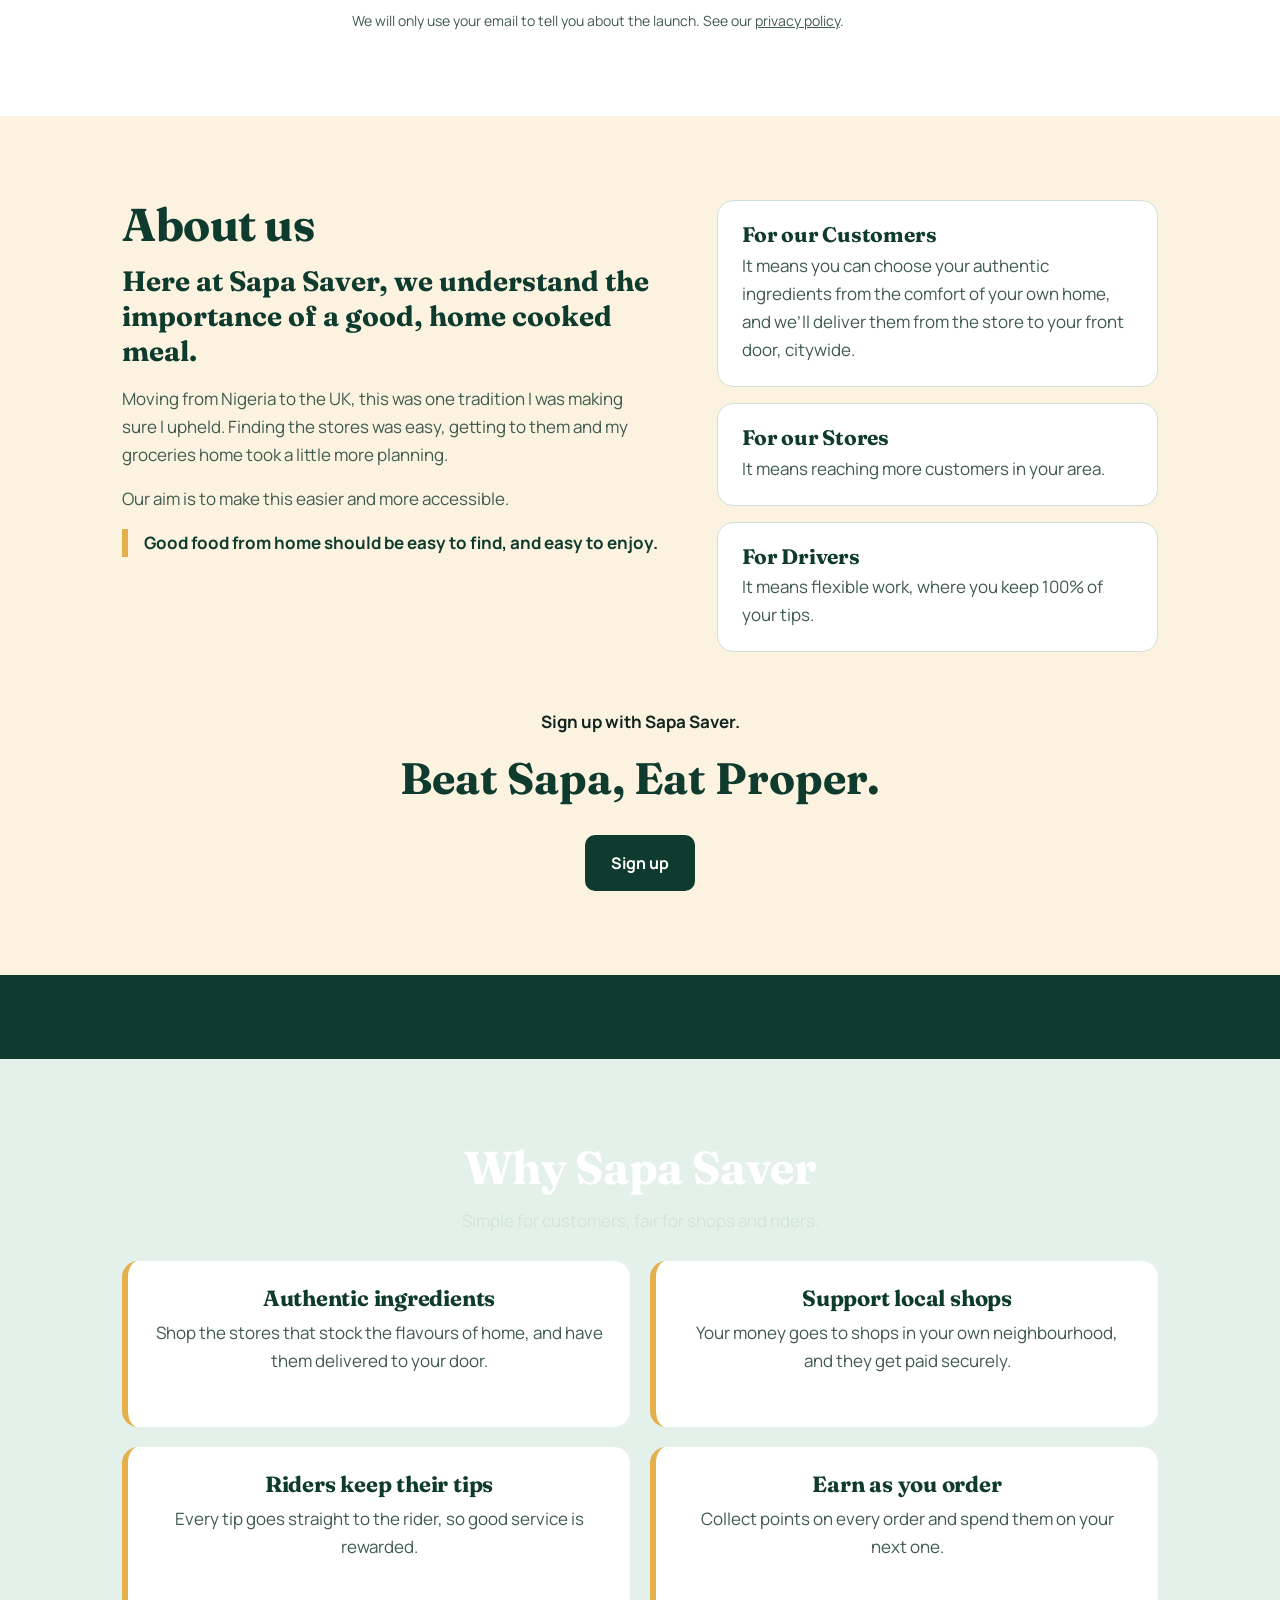
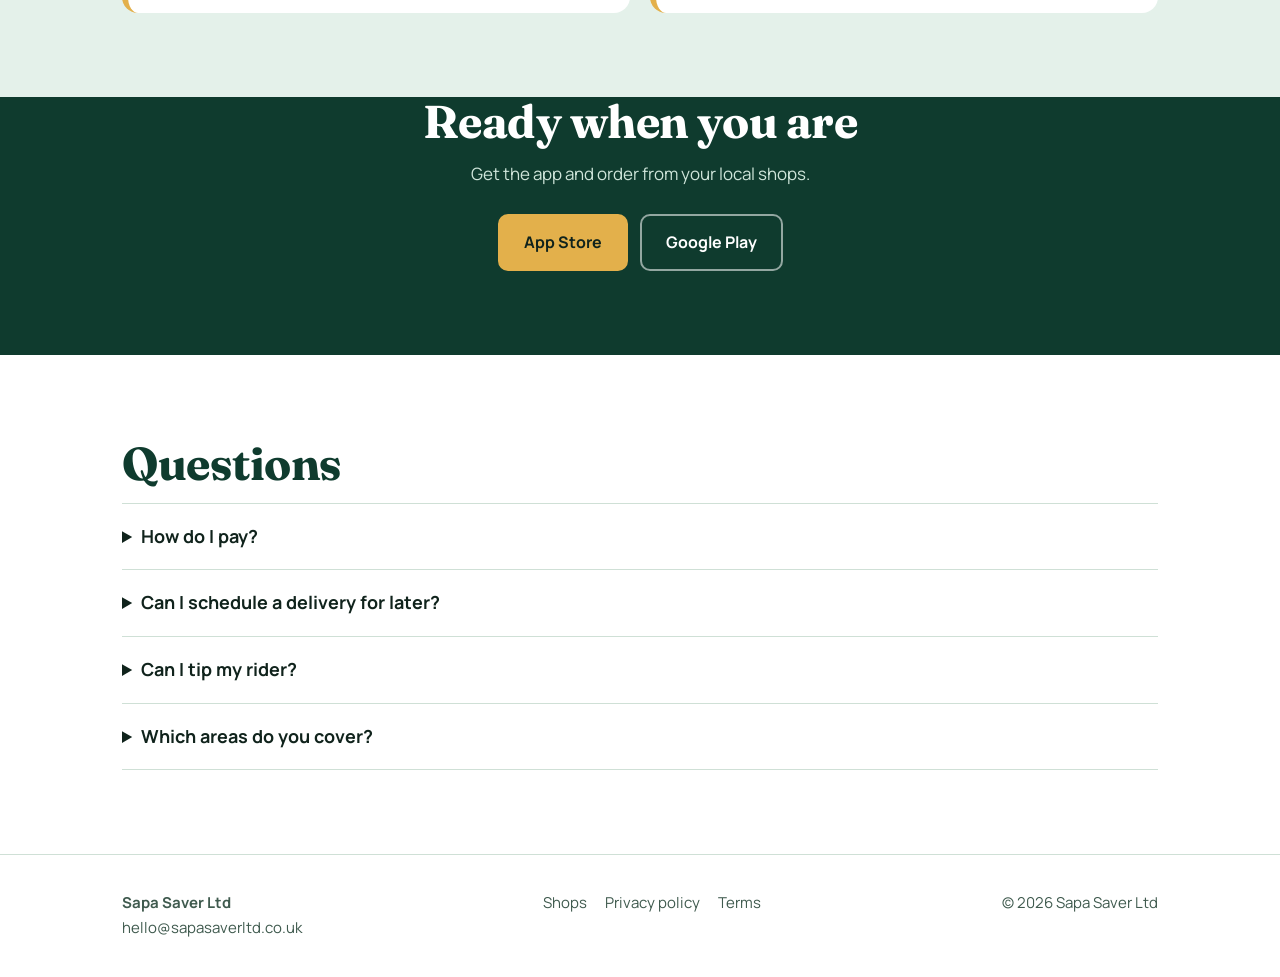
==== commit 1f1851c3: "Add About us section and update wording" ====
--- a/index.html
+++ b/index.html
@@ -19,6 +19,7 @@
       <button class="menu-btn" id="menuBtn" aria-expanded="false" aria-controls="navLinks">Menu</button>
       <div class="links" id="navLinks">
         <a href="#how">How it works</a>
+        <a href="#about">About us</a>
         <a href="#customers">Customers</a>
         <a href="#shops">Shops</a>
         <a href="#riders">Riders</a>
@@ -129,6 +130,37 @@
   </div>
 </section>
 
+<section class="about" id="about">
+  <div class="wrap about-grid">
+    <div class="story">
+      <h2>About us</h2>
+      <p class="big">Here at Sapa Saver, we understand the importance of a good, home cooked meal.</p>
+      <p>Moving from Nigeria to the UK, this was one tradition I was making sure I upheld. Finding the stores was easy, getting to them and my groceries home took a little more planning.</p>
+      <p>Our aim is to make this easier and more accessible.</p>
+      <p class="pull">Good food from home should be easy to find, and easy to enjoy.</p>
+    </div>
+    <div class="for">
+      <div class="forcard">
+        <h3>For our Customers</h3>
+        <p>It means you can choose your authentic ingredients from the comfort of your own home, and we’ll deliver them from the store to your front door, citywide.</p>
+      </div>
+      <div class="forcard">
+        <h3>For our Stores</h3>
+        <p>It means reaching more customers in your area.</p>
+      </div>
+      <div class="forcard">
+        <h3>For Drivers</h3>
+        <p>It means flexible work, where you keep 100% of your tips.</p>
+      </div>
+    </div>
+  </div>
+  <div class="wrap closing">
+    <p class="sign">Sign up with Sapa Saver.</p>
+    <p class="motto">Beat Sapa, Eat Proper.</p>
+    <a class="btn dark" href="#signup">Sign up</a>
+  </div>
+</section>
+
 <section class="join">
   <section class="why" id="why">
   <div class="wrap">
--- a/styles.css
+++ b/styles.css
@@ -116,4 +116,20 @@
 .field input:focus,.field select:focus{border-color:var(--leaf);outline:none}
 button.btn{font-family:inherit;font-size:16px;cursor:pointer}
 .note{font-size:14px;color:var(--muted);margin-top:14px}
-.hp{position:absolute;left:-9999px}+.hp{position:absolute;left:-9999px}
+
+
+/* about us */
+.about{background:#FBF3E0}
+.about-grid{display:grid;grid-template-columns:1.1fr .9fr;gap:56px;align-items:start}
+.story p{margin-bottom:16px;max-width:52ch;color:var(--muted)}
+.story .big{font-family:Fraunces,Georgia,serif;font-size:clamp(22px,3vw,28px);line-height:1.25;color:var(--forest);font-weight:700;max-width:30ch}
+.story .pull{border-left:6px solid var(--gold);padding-left:16px;color:var(--forest);font-weight:700}
+.for{display:grid;gap:16px}
+.forcard{background:#fff;border-radius:16px;padding:22px 24px;border:1px solid var(--line)}
+.forcard h3{font-size:21px;margin-bottom:6px}
+.forcard p{color:var(--muted)}
+.closing{text-align:center;margin-top:56px}
+.sign{font-weight:700}
+.motto{font-family:Fraunces,Georgia,serif;font-size:clamp(28px,5vw,44px);font-weight:700;color:var(--forest);margin:6px 0 20px}
+@media(max-width:820px){.about-grid{grid-template-columns:1fr;gap:32px}}
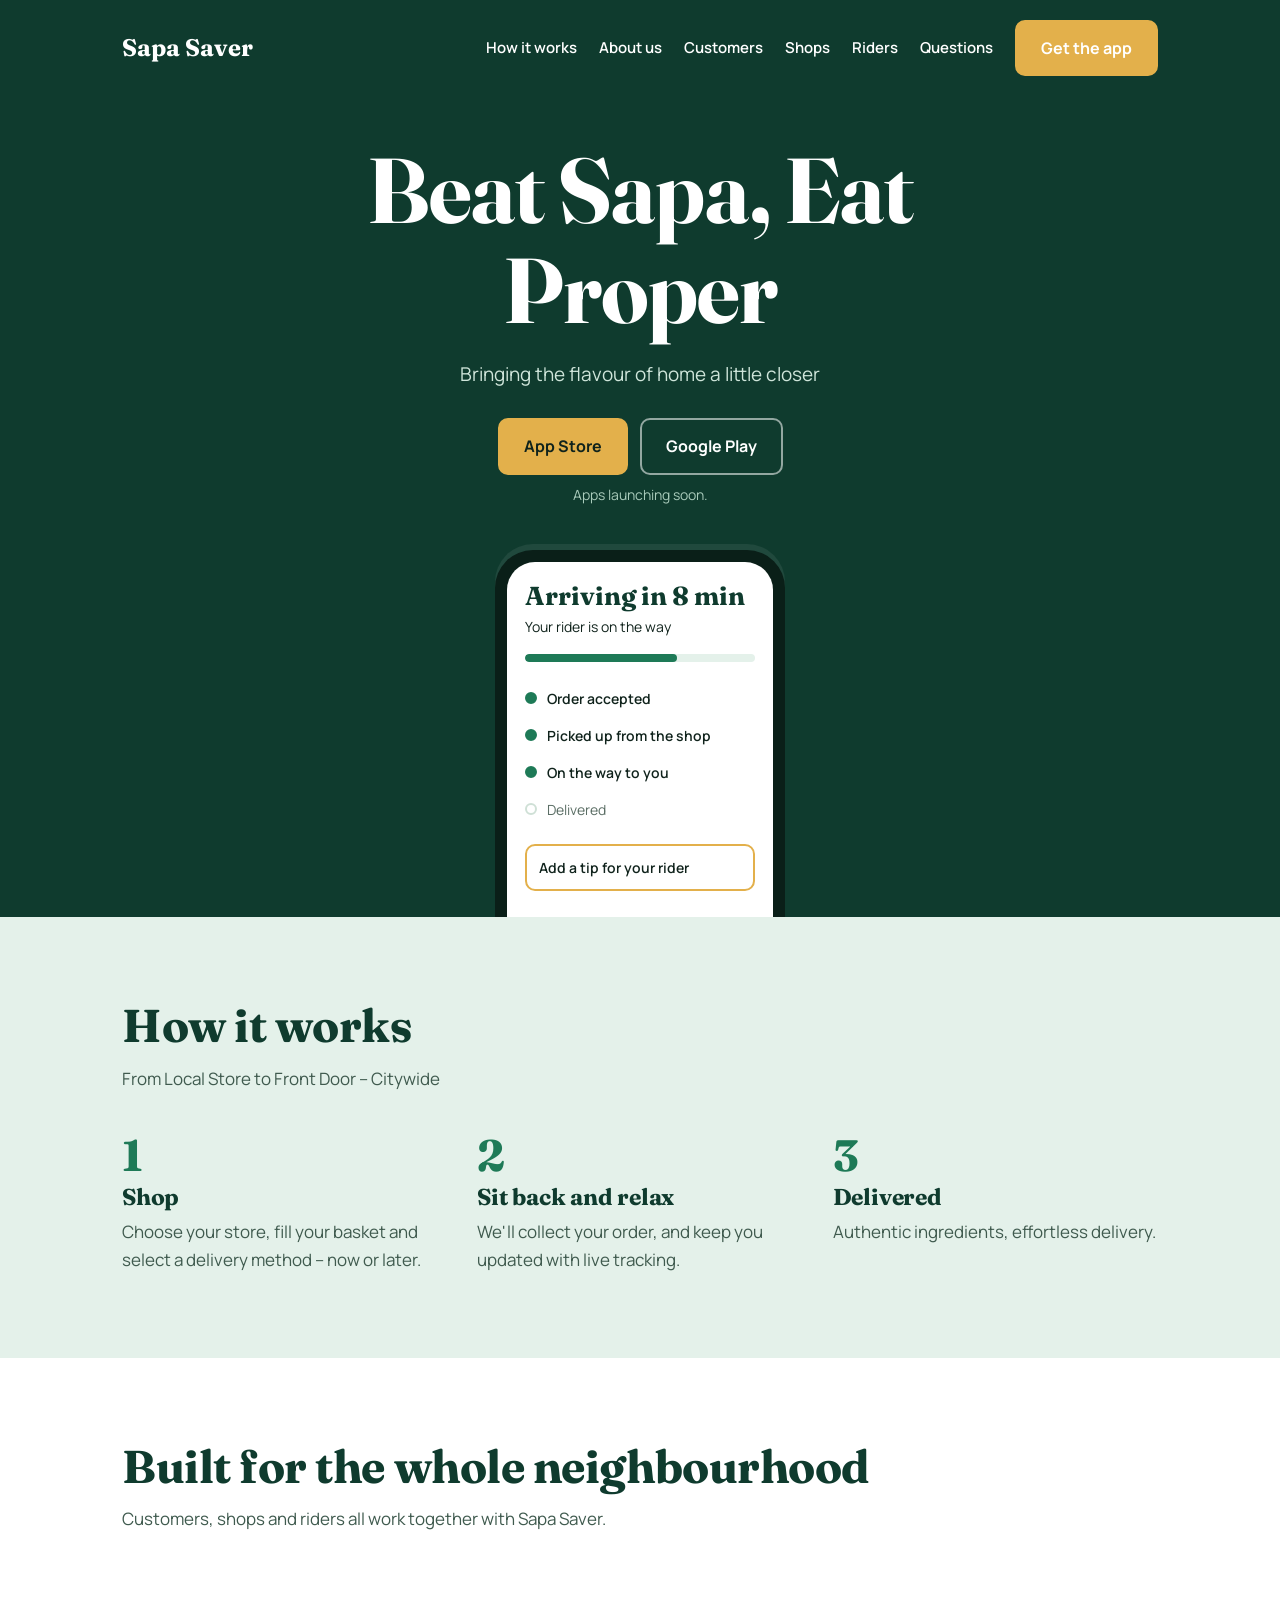
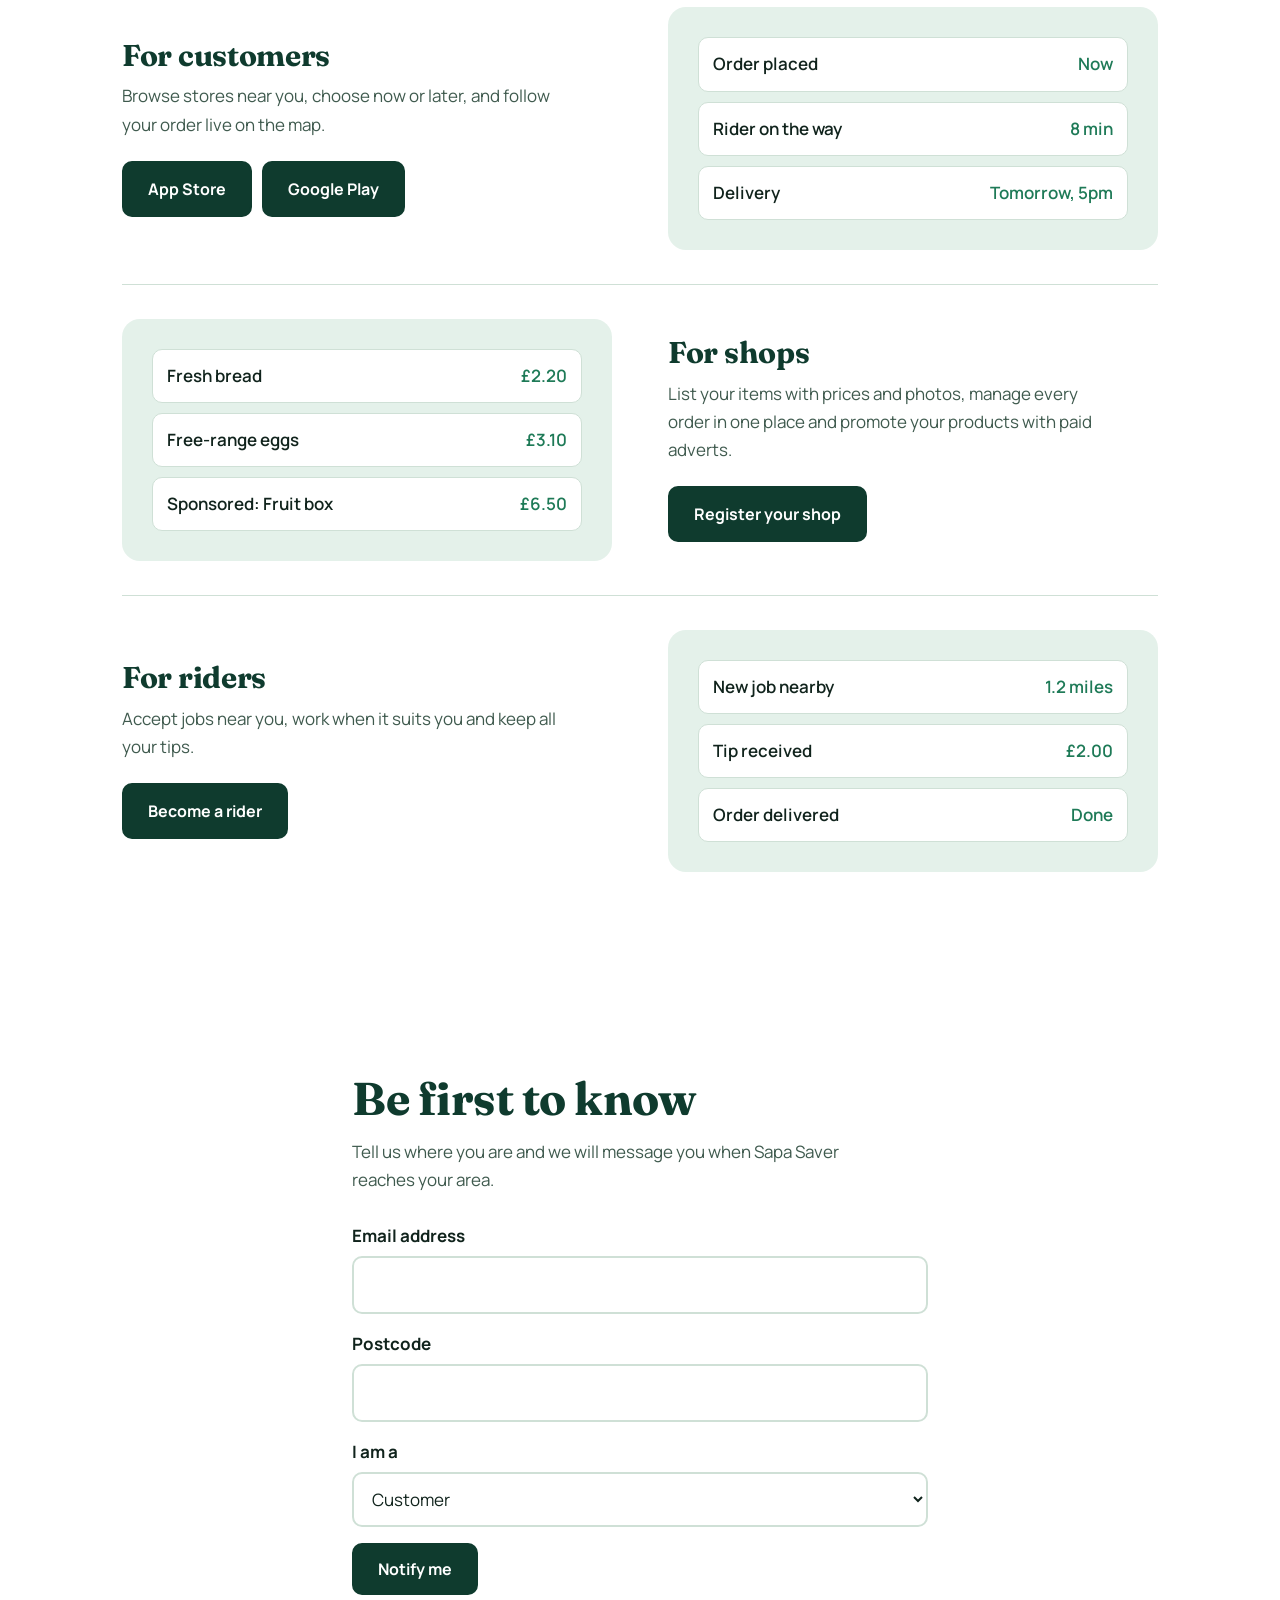
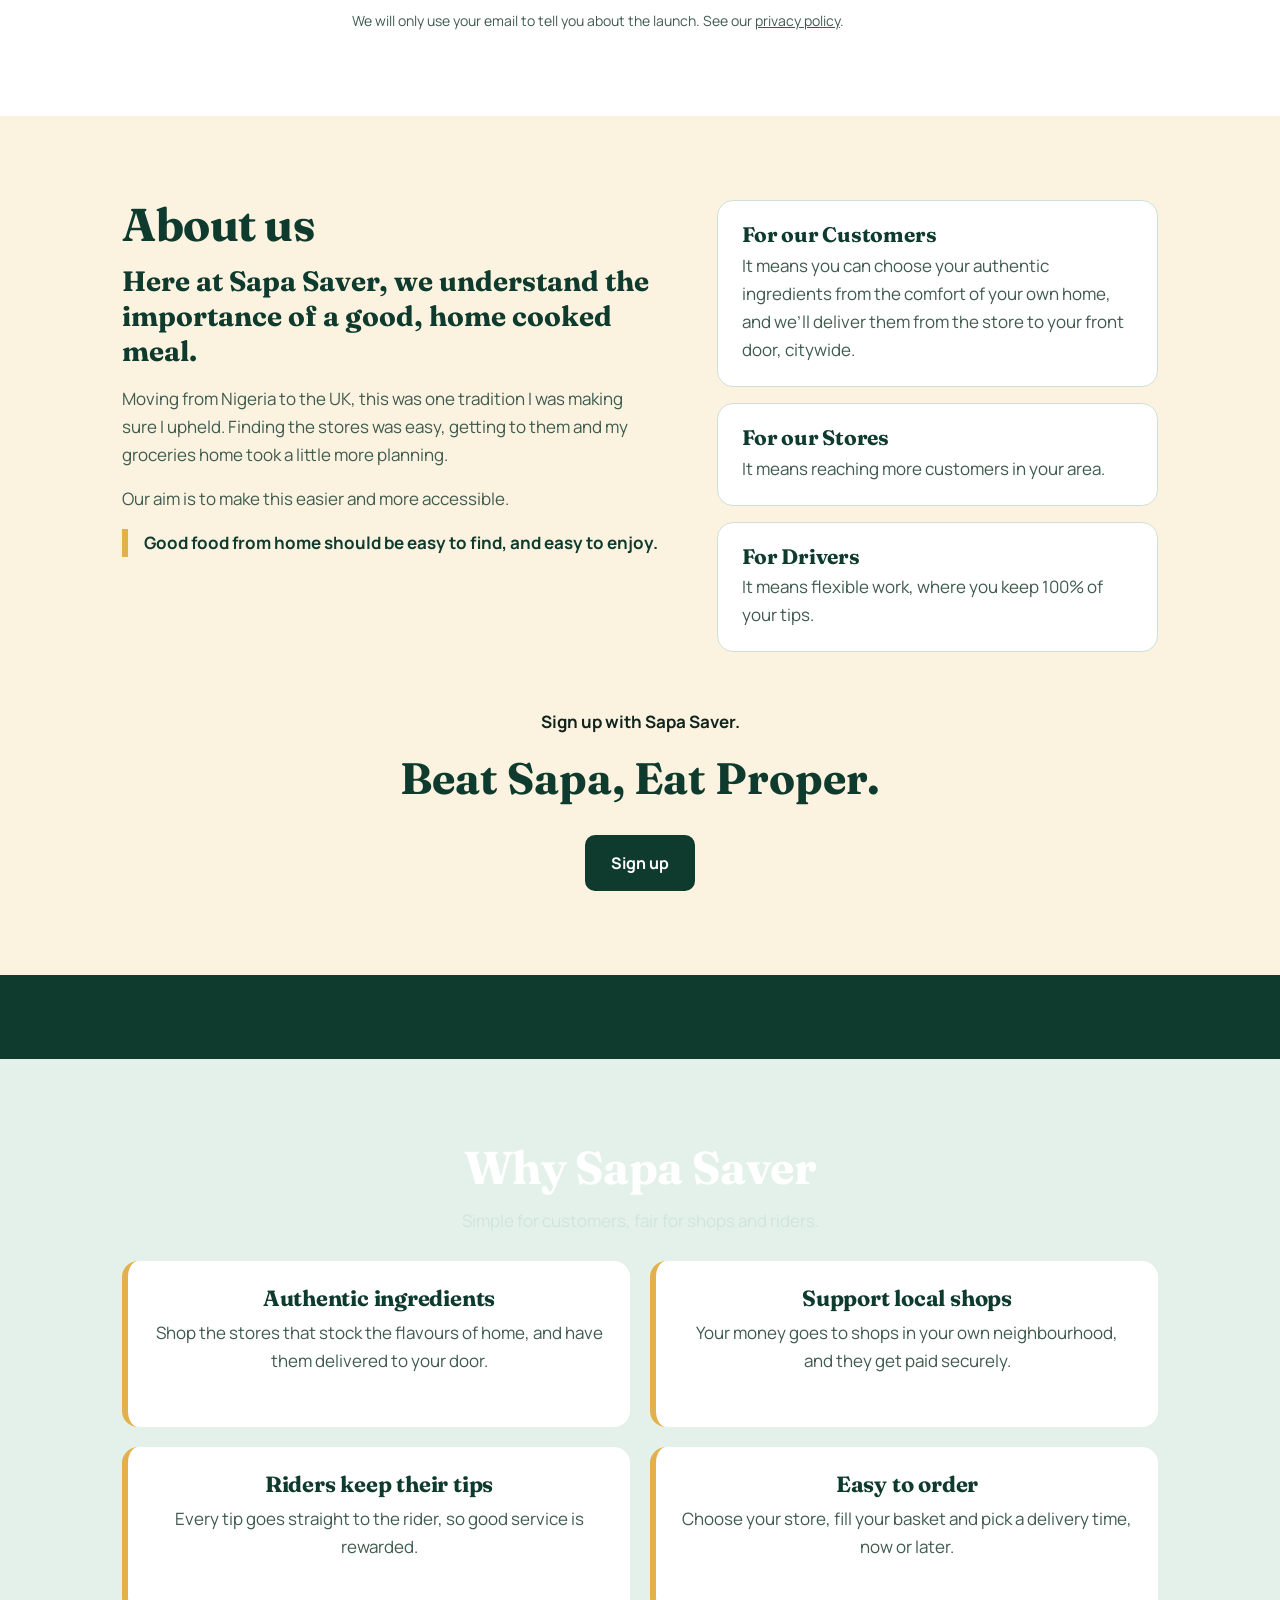
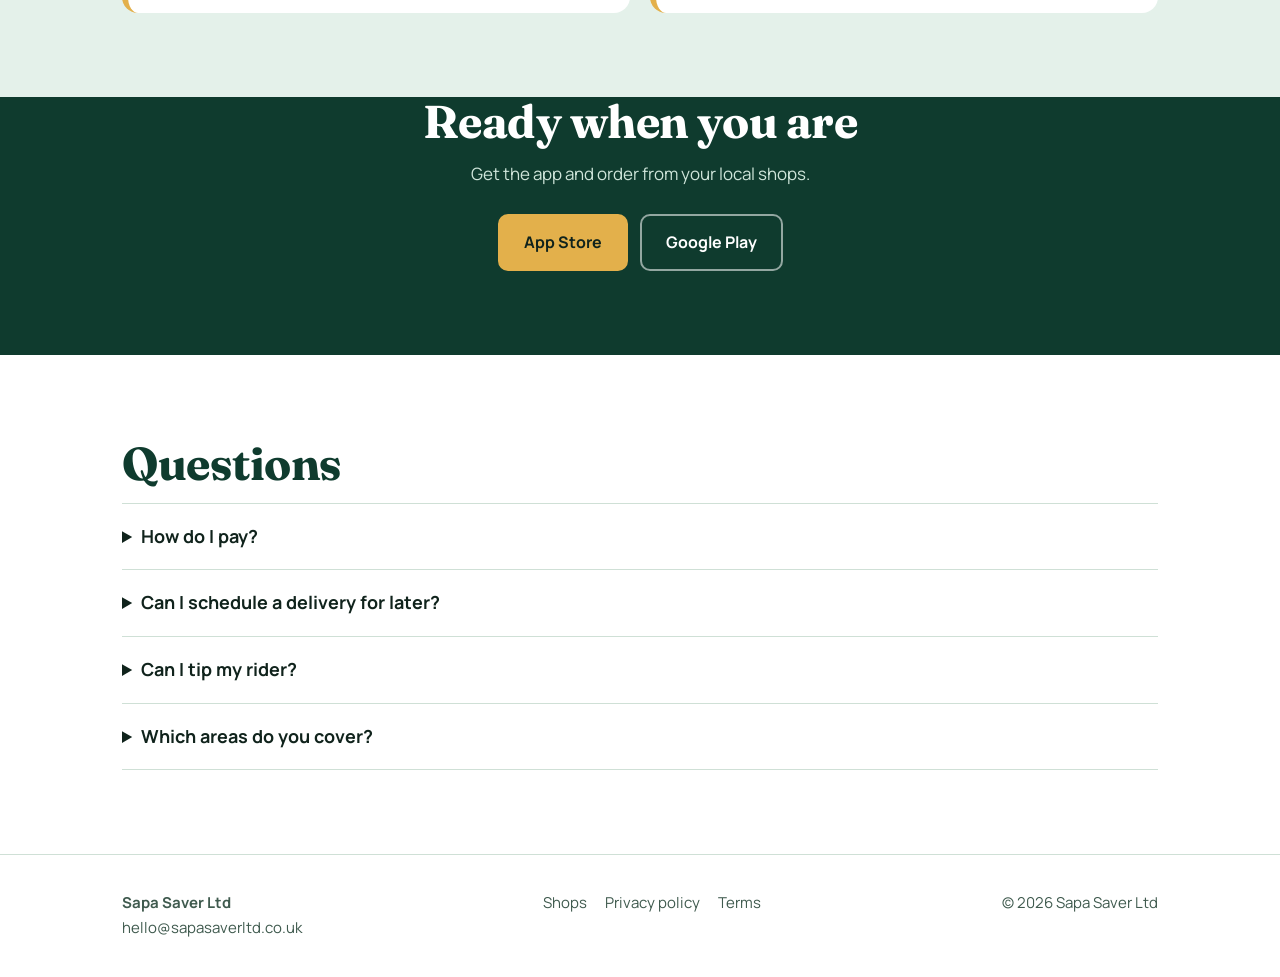
==== commit 461f9d66: "Remove points card" ====
--- a/index.html
+++ b/index.html
@@ -179,9 +179,9 @@
         <h3>Riders keep their tips</h3>
         <p>Every tip goes straight to the rider, so good service is rewarded.</p>
       </article>
-      <article class="card">
-        <h3>Earn as you order</h3>
-        <p>Collect points on every order and spend them on your next one.</p>
+            <article class="card">
+        <h3>Easy to order</h3>
+        <p>Choose your store, fill your basket and pick a delivery time, now or later.</p>
       </article>
     </div>
   </div>
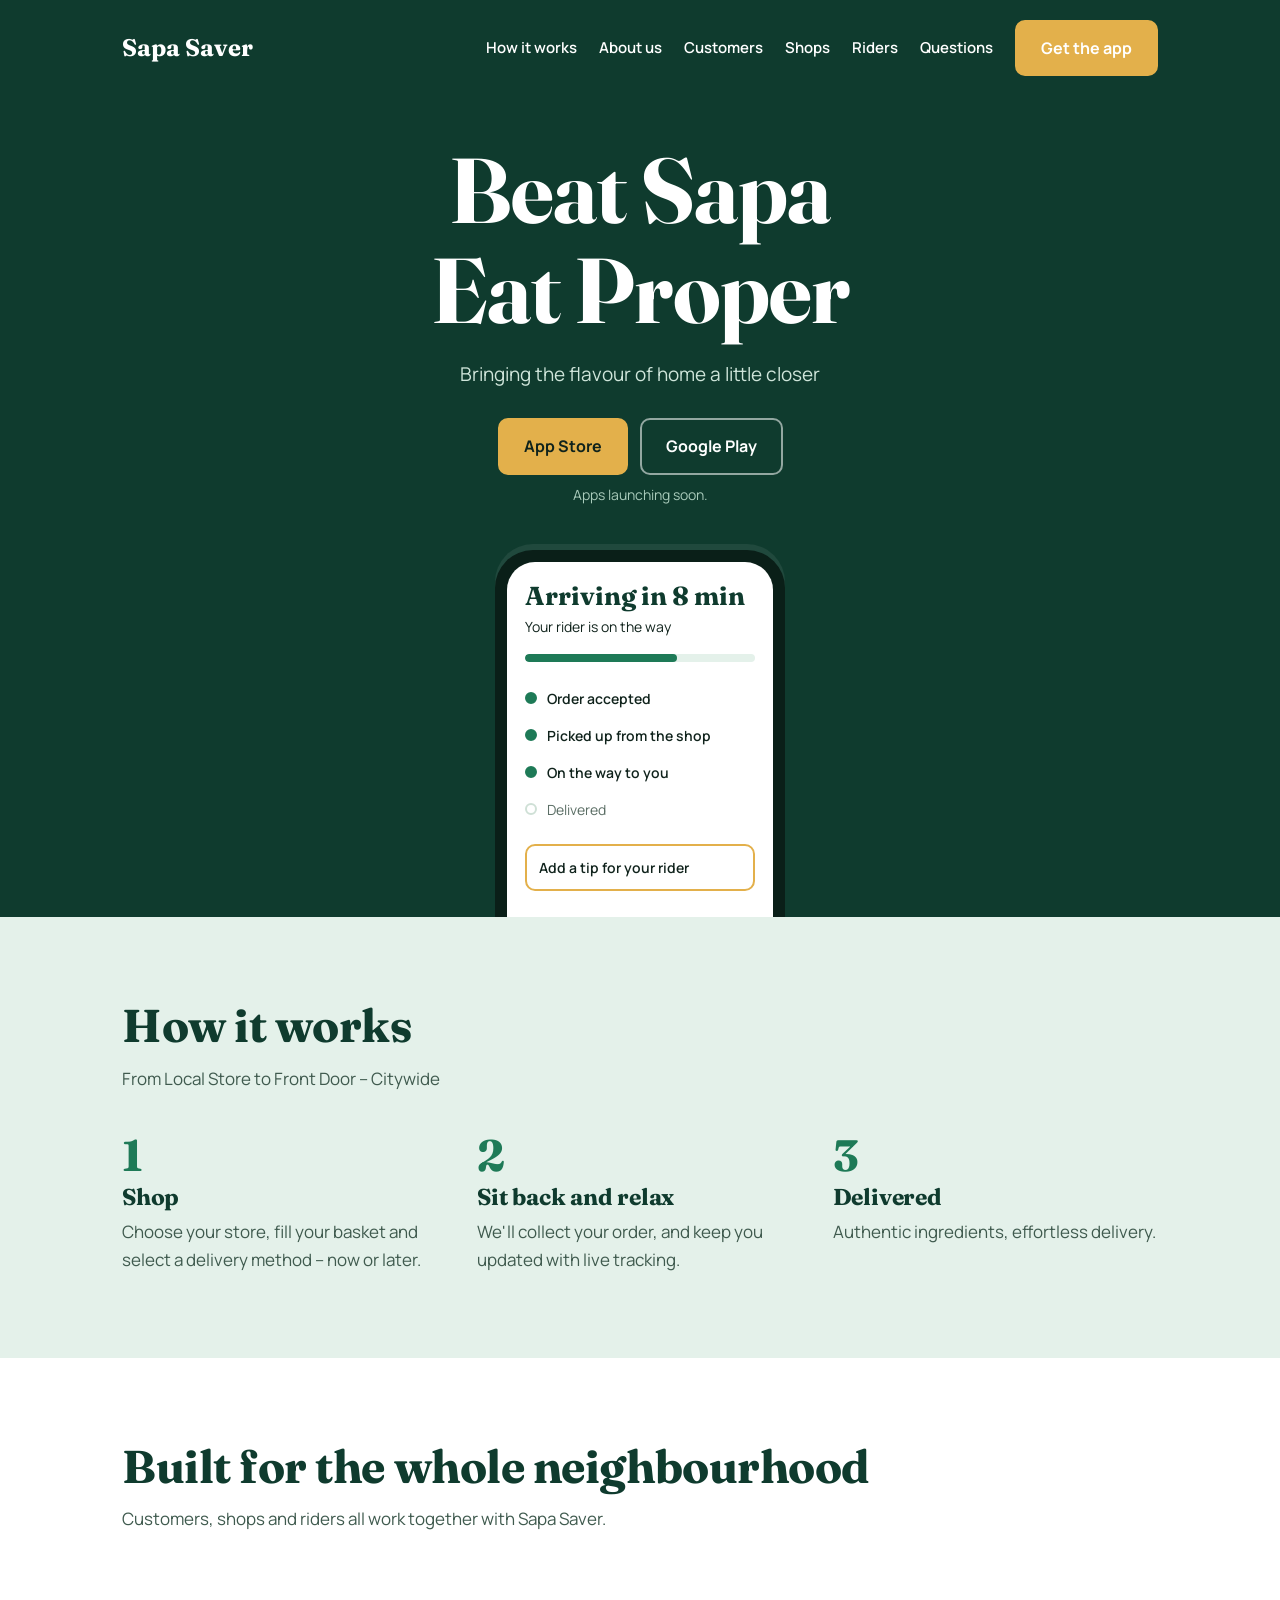
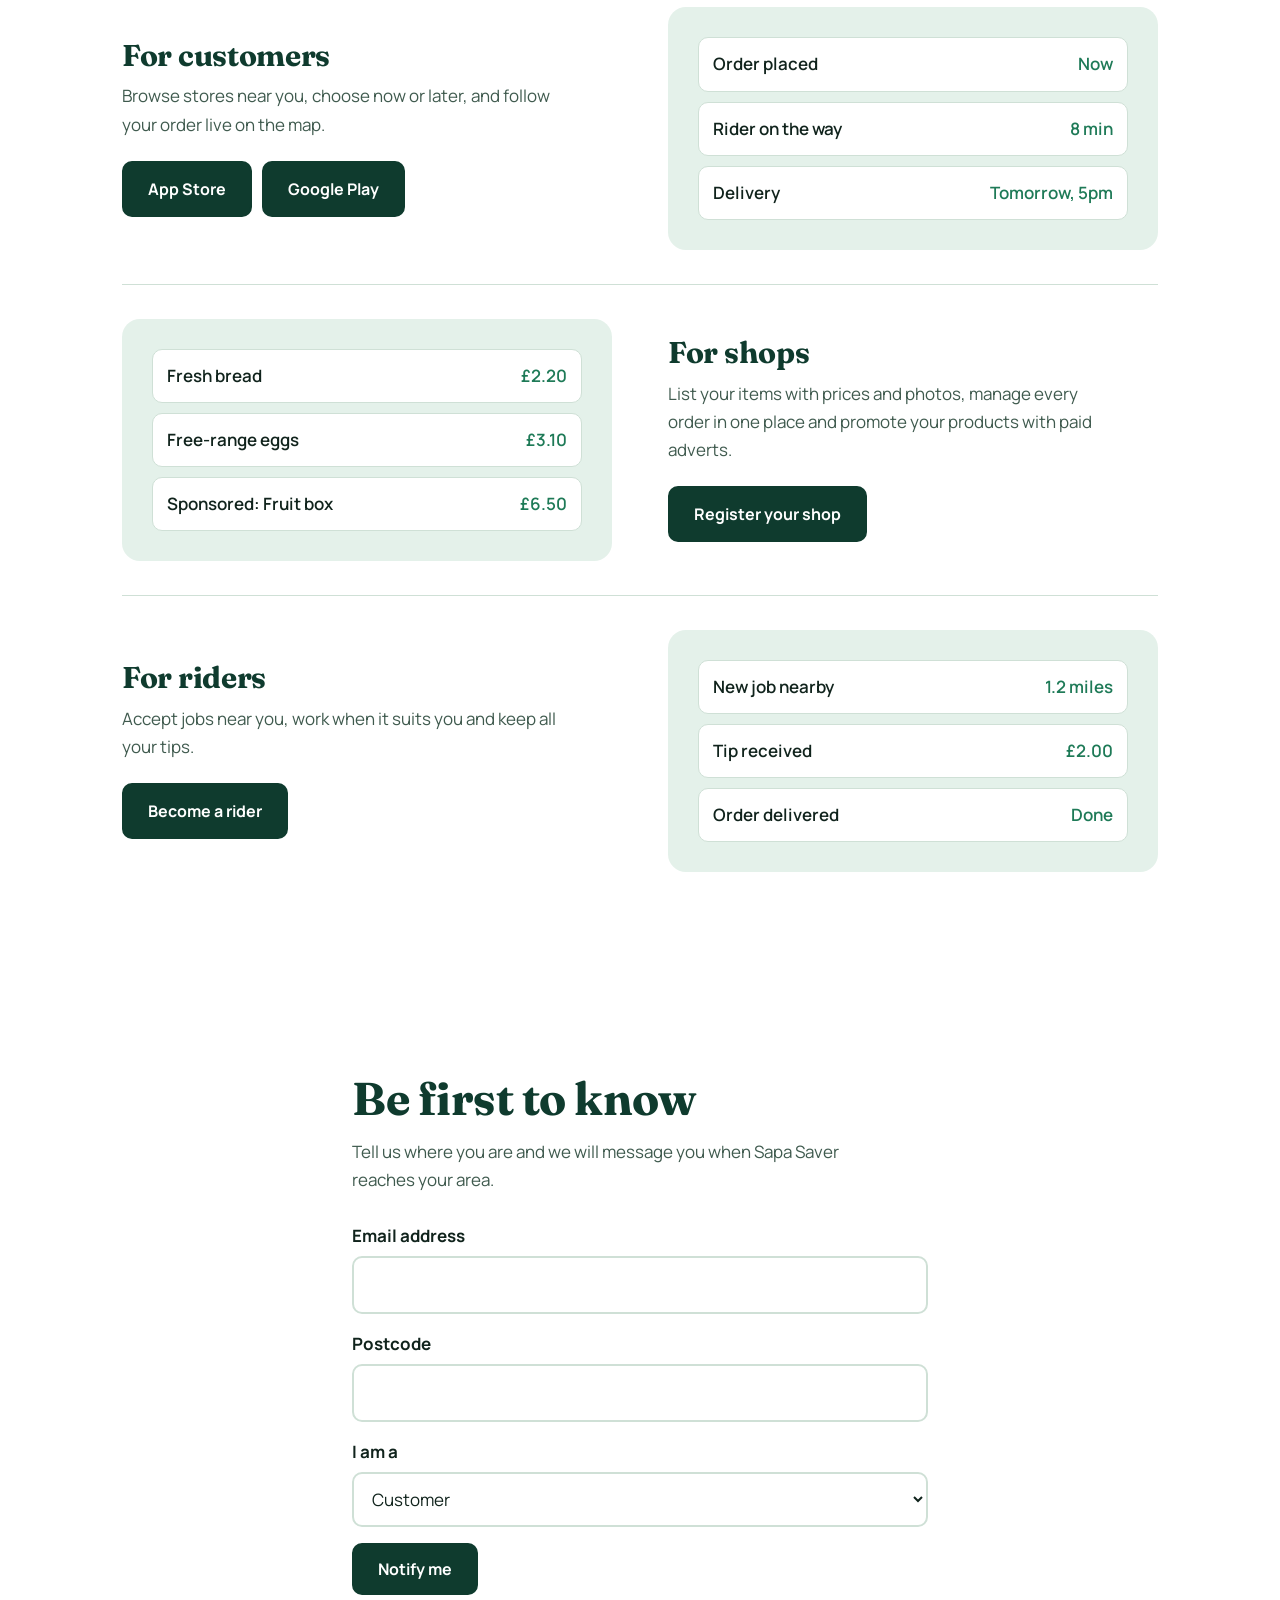
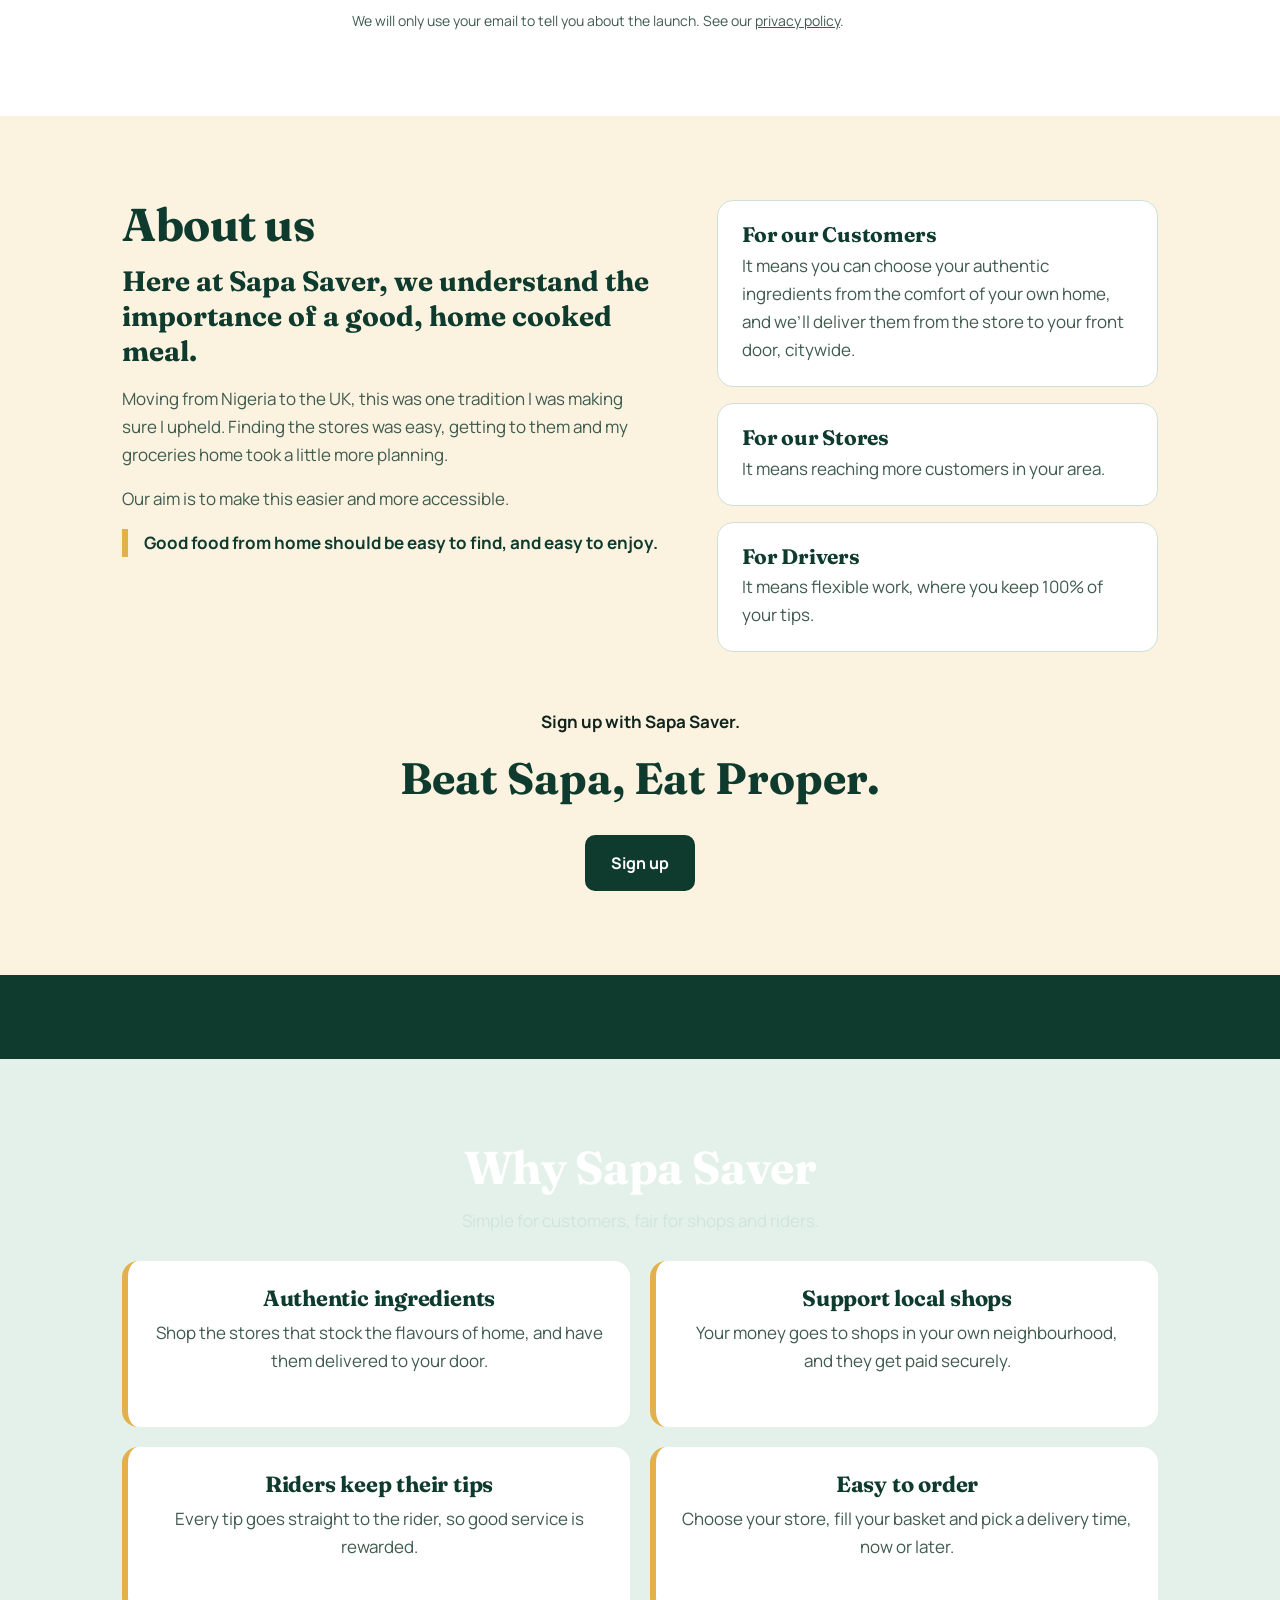
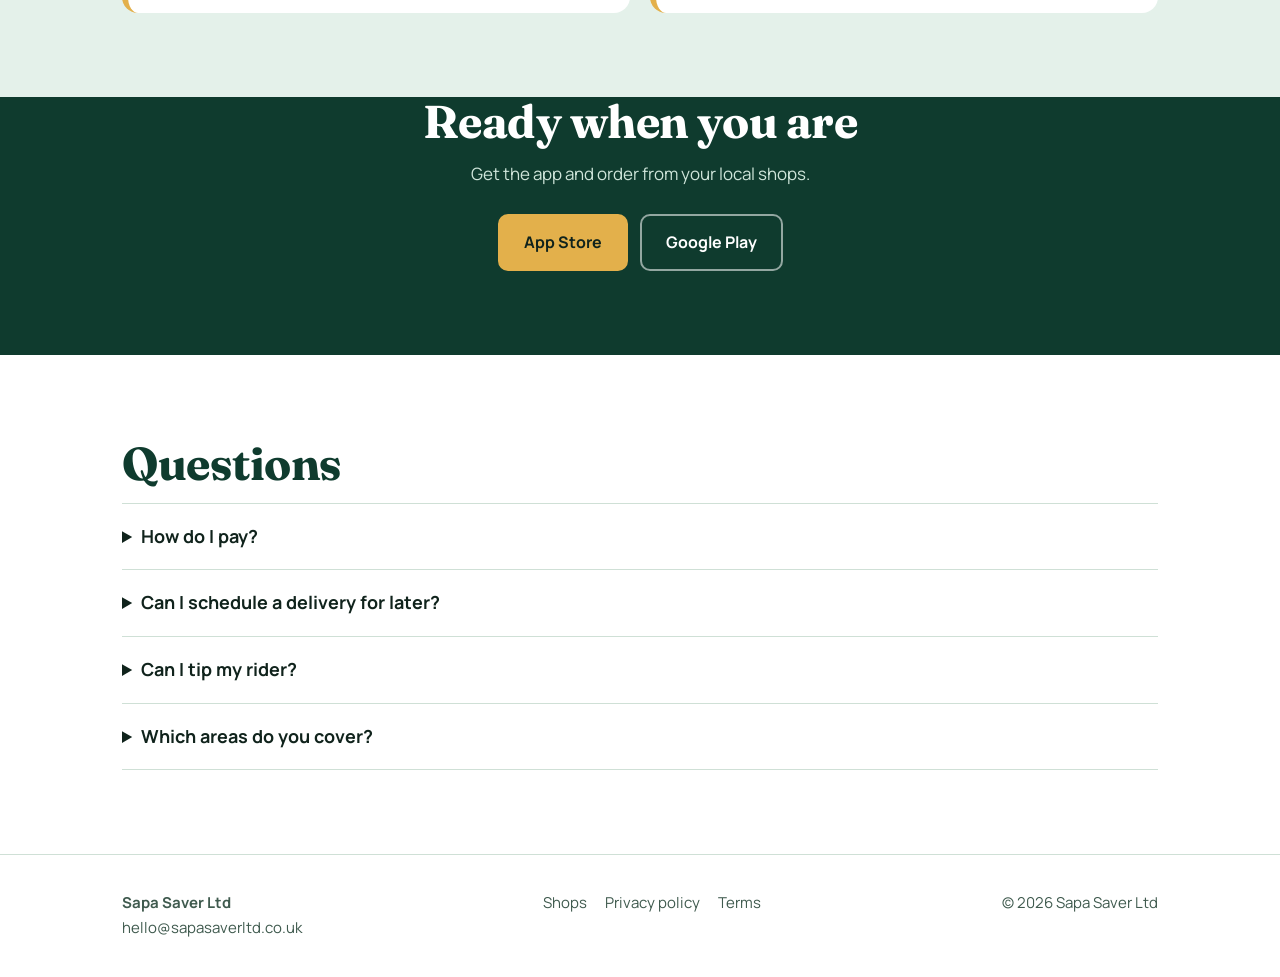
==== commit d22fb04d: "Heading on two lines" ====
--- a/index.html
+++ b/index.html
@@ -28,7 +28,7 @@
       </div>
     </nav>
 
-       <h1>Beat Sapa, Eat Proper</h1>
+           <h1>Beat Sapa<br>Eat Proper</h1>
     <p class="sub">Bringing the flavour of home a little closer</p>
     <div class="cta" id="get">
       <a class="btn" href="#">App Store</a>
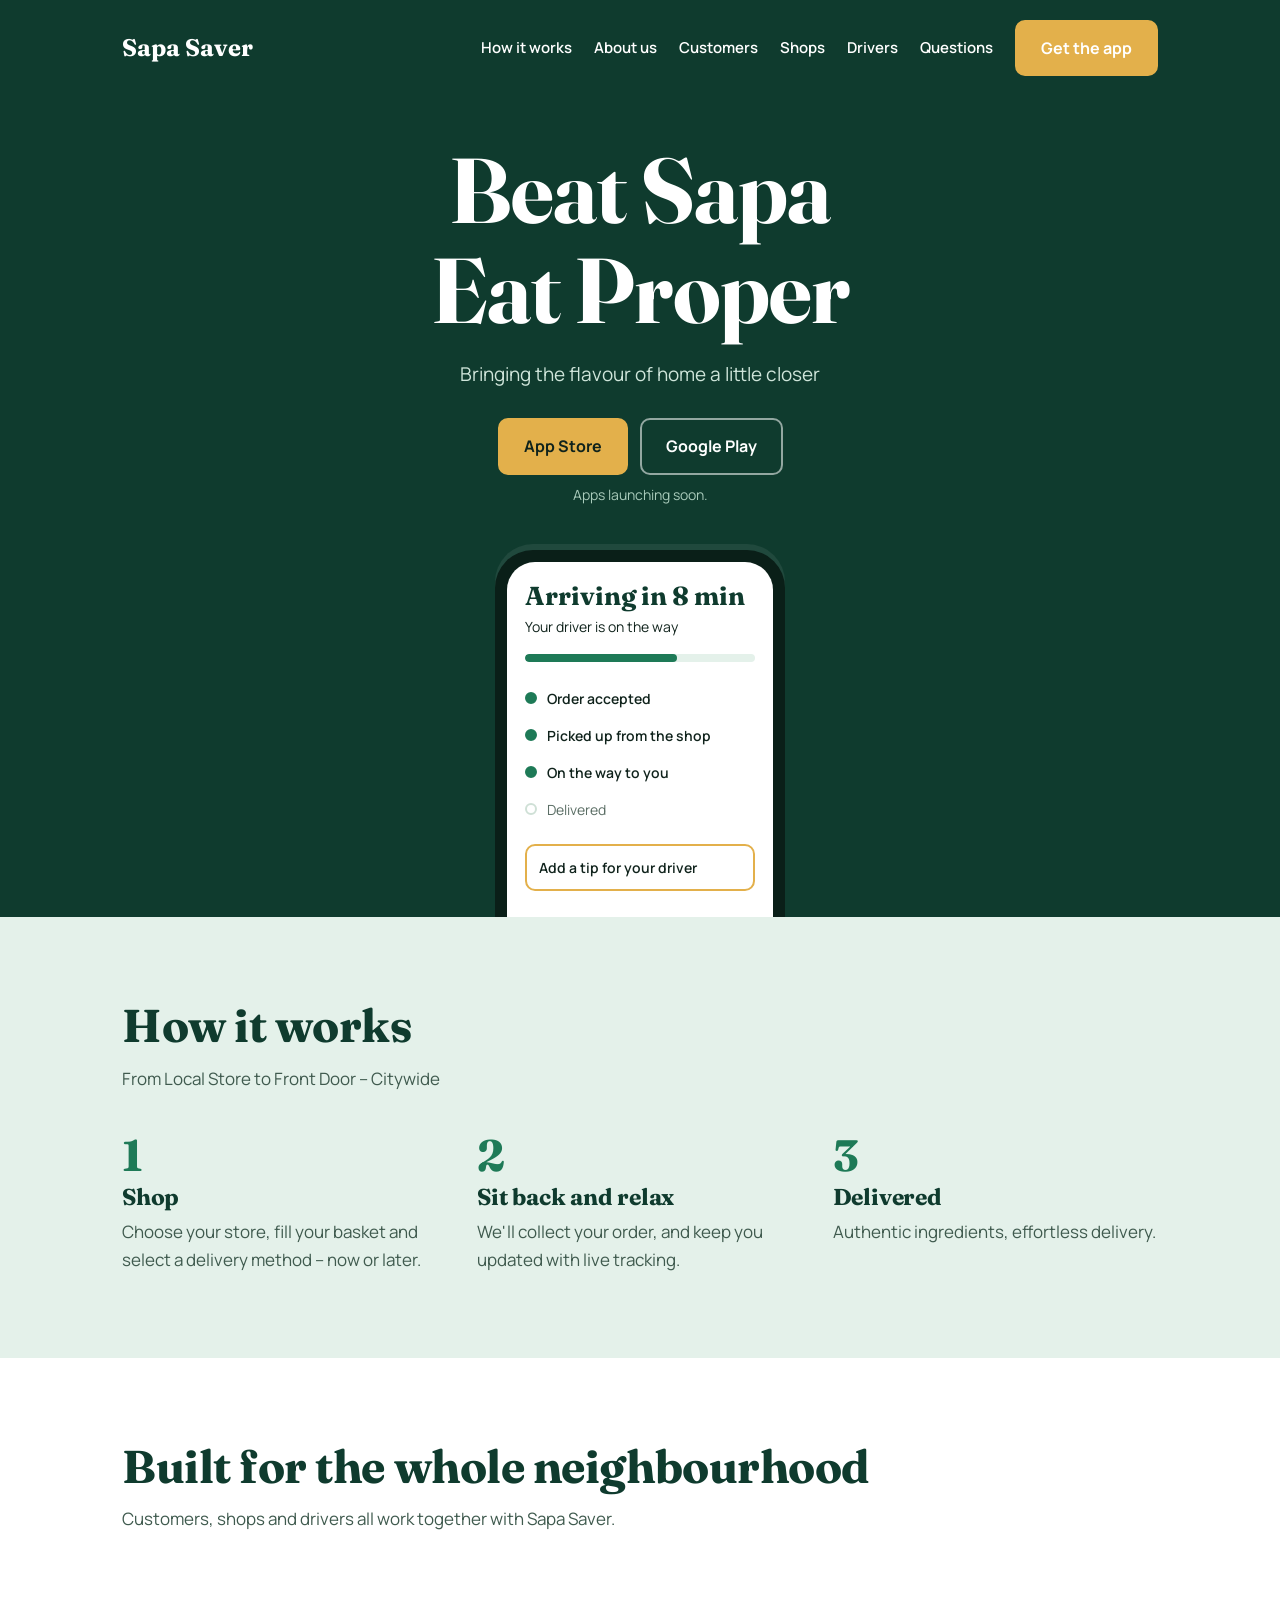
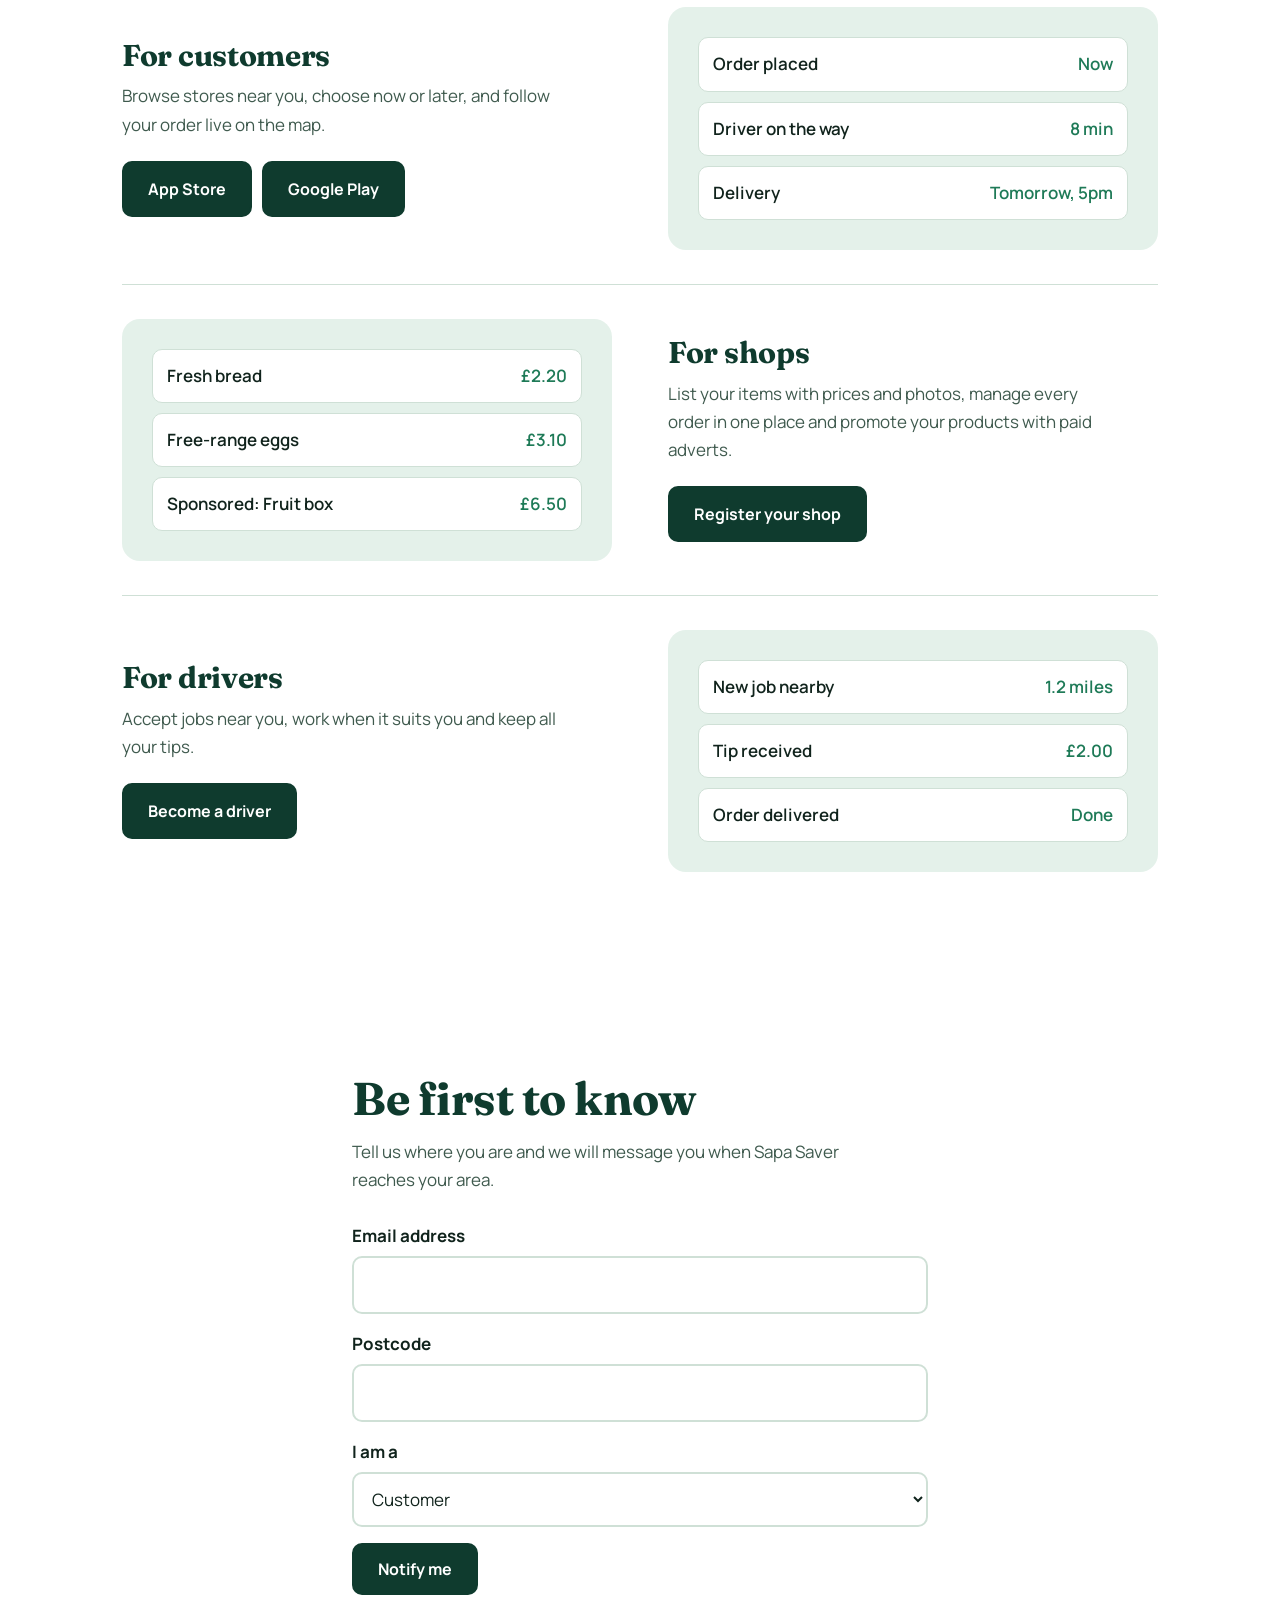
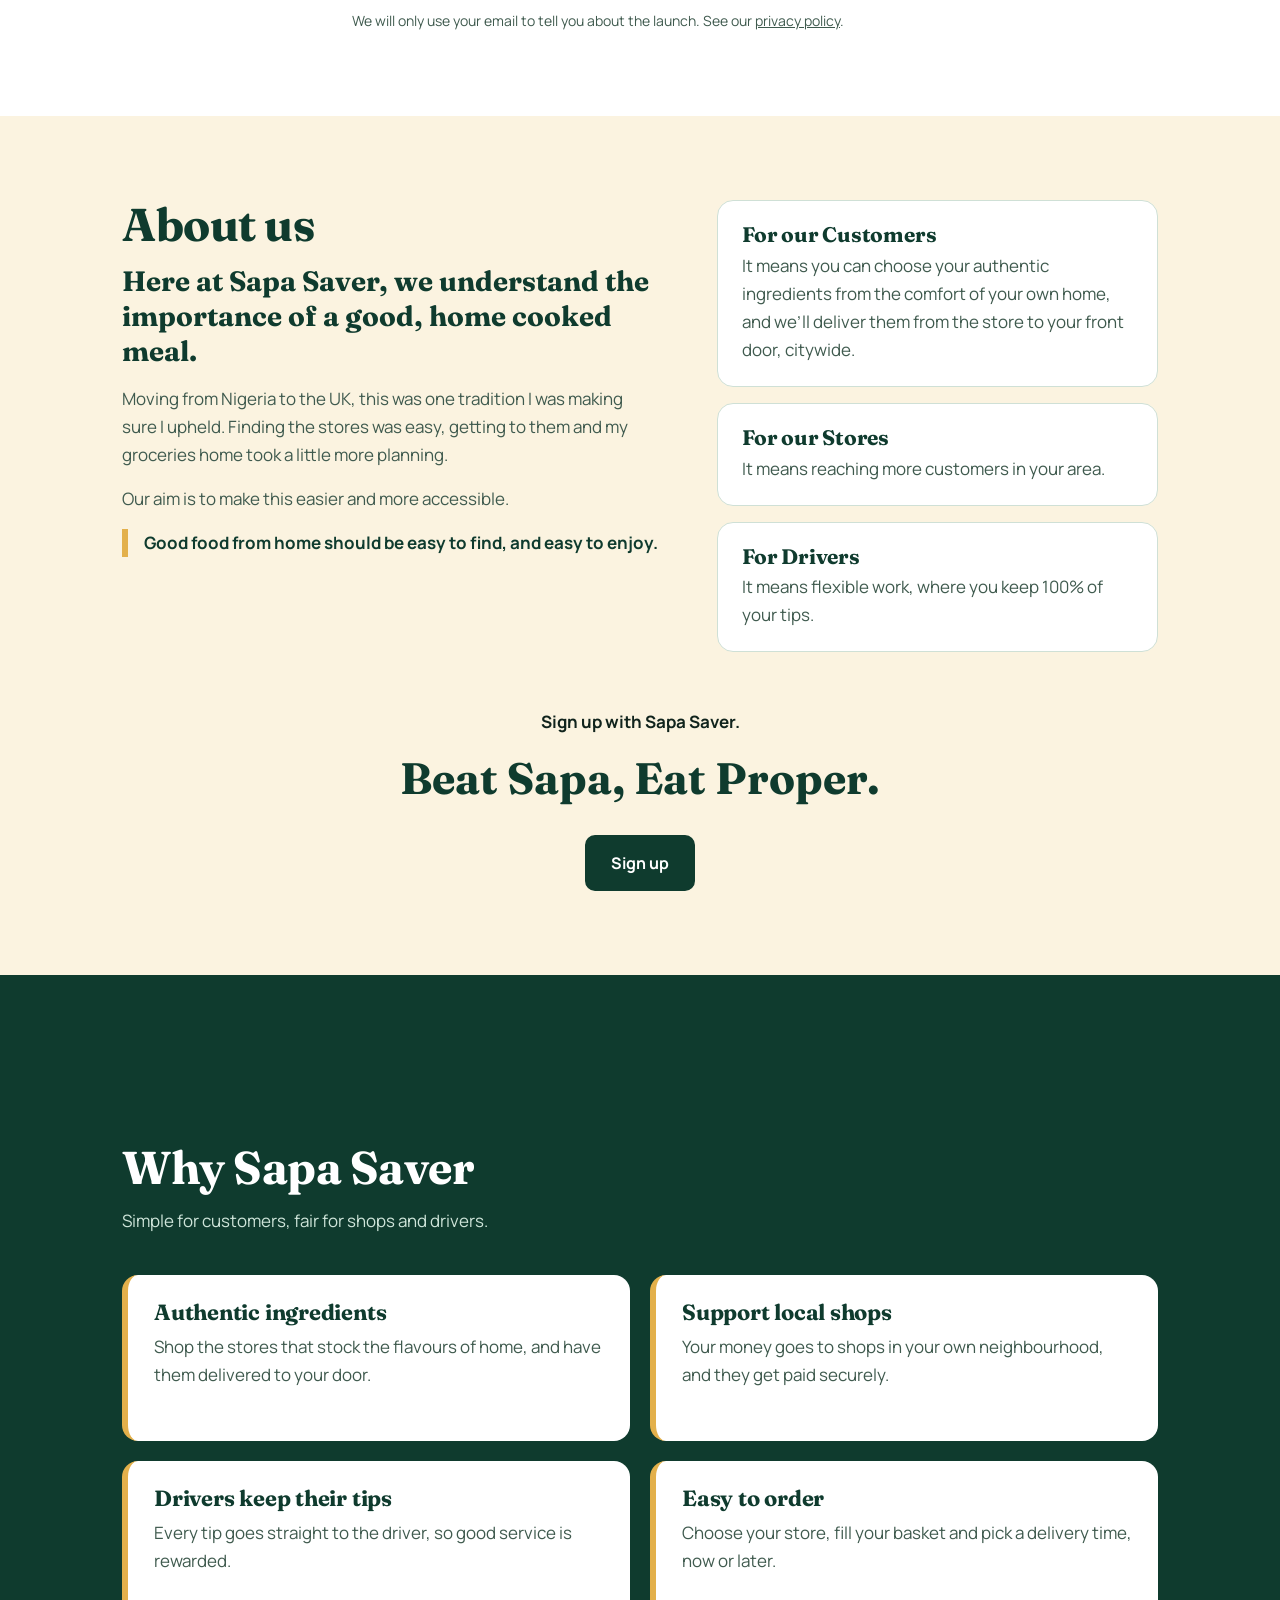
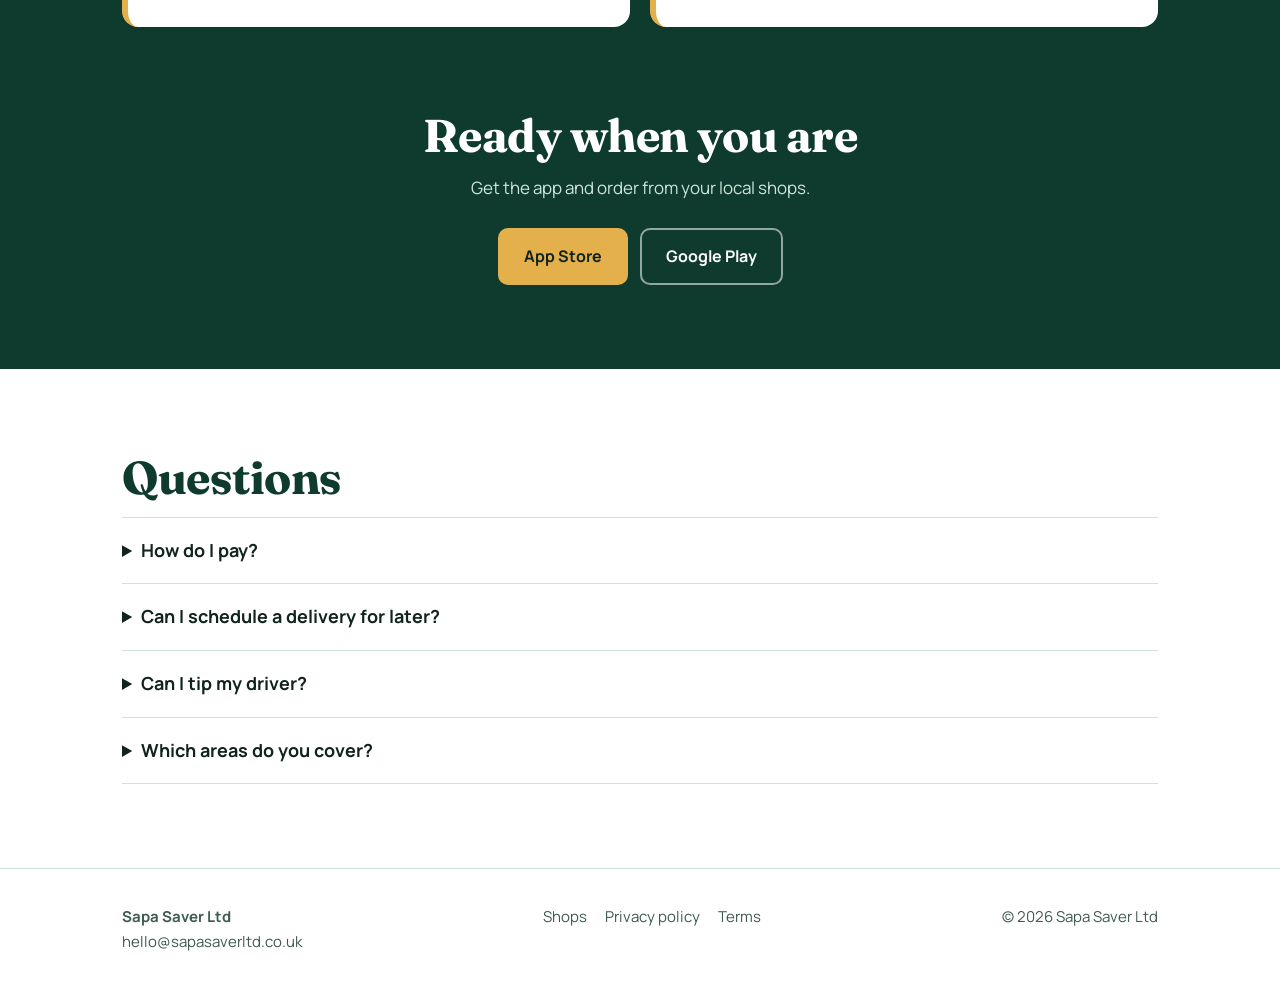
==== commit dc36b5d4: "Dark why section and riders to drivers" ====
--- a/index.html
+++ b/index.html
@@ -22,7 +22,7 @@
         <a href="#about">About us</a>
         <a href="#customers">Customers</a>
         <a href="#shops">Shops</a>
-        <a href="#riders">Riders</a>
+        <a href="#drivers">Drivers</a>
         <a href="#faq">Questions</a>
         <a class="btn" href="#get">Get the app</a>
       </div>
@@ -39,7 +39,7 @@
     <div class="phone" role="img" aria-label="Phone showing a delivery arriving in 8 minutes">
       <div class="screen">
         <div class="eta">Arriving in 8 min</div>
-        <div>Your rider is on the way</div>
+        <div>Your driver is on the way</div>
         <div class="bar"><i></i></div>
         <ol>
           <li class="done"><span></span>Order accepted</li>
@@ -47,7 +47,7 @@
           <li class="done"><span></span>On the way to you</li>
           <li><span></span>Delivered</li>
         </ol>
-        <div class="tip">Add a tip for your rider</div>
+        <div class="tip">Add a tip for your driver</div>
       </div>
     </div>
   </div>
@@ -70,7 +70,7 @@
 <section id="partners">
   <div class="wrap">
     <h2>Built for the whole neighbourhood</h2>
-    <p class="lead">Customers, shops and riders all work together with Sapa Saver.</p>
+    <p class="lead">Customers, shops and drivers all work together with Sapa Saver.</p>
 
     <div class="row" id="customers">
       <div class="text">
@@ -78,7 +78,7 @@
 <p>Browse stores near you, choose now or later, and follow your order live on the map.</p>
         <div class="actions"><a class="btn dark" href="#">App Store</a><a class="btn dark" href="#">Google Play</a></div>
       </div>
-<div class="panel" aria-hidden="true"><div><span>Order placed</span><span>Now</span></div><div><span>Rider on the way</span><span>8 min</span></div><div><span>Delivery</span><span>Tomorrow, 5pm</span></div></div> 
+<div class="panel" aria-hidden="true"><div><span>Order placed</span><span>Now</span></div><div><span>Driver on the way</span><span>8 min</span></div><div><span>Delivery</span><span>Tomorrow, 5pm</span></div></div> 
     </div>
 
     <div class="row flip" id="shops">
@@ -90,11 +90,11 @@
       <div class="panel" aria-hidden="true"><div><span>Fresh bread</span><span>£2.20</span></div><div><span>Free-range eggs</span><span>£3.10</span></div><div><span>Sponsored: Fruit box</span><span>£6.50</span></div></div>
     </div>
 
-    <div class="row" id="riders">
+    <div class="row" id="drivers">
       <div class="text">
-        <h3>For riders</h3>
+        <h3>For drivers</h3>
         <p>Accept jobs near you, work when it suits you and keep all your tips.</p>
-        <div class="actions"><a class="btn dark" href="#">Become a rider</a></div>
+        <div class="actions"><a class="btn dark" href="#">Become a driver</a></div>
       </div>
       <div class="panel" aria-hidden="true"><div><span>New job nearby</span><span>1.2 miles</span></div><div><span>Tip received</span><span>£2.00</span></div><div><span>Order delivered</span><span>Done</span></div>
     </div>
@@ -121,7 +121,7 @@
         <select id="role" name="role">
           <option>Customer</option>
           <option>Shop owner</option>
-          <option>Rider</option>
+          <option>Driver</option>
         </select>
       </div>
       <button class="btn dark" type="submit">Notify me</button>
@@ -165,7 +165,7 @@
   <section class="why" id="why">
   <div class="wrap">
     <h2>Why Sapa Saver</h2>
-    <p class="lead">Simple for customers, fair for shops and riders.</p>
+    <p class="lead">Simple for customers, fair for shops and drivers.</p>
     <div class="cards">
             <article class="card">
         <h3>Authentic ingredients</h3>
@@ -176,8 +176,8 @@
         <p>Your money goes to shops in your own neighbourhood, and they get paid securely.</p>
       </article>
       <article class="card">
-        <h3>Riders keep their tips</h3>
-        <p>Every tip goes straight to the rider, so good service is rewarded.</p>
+        <h3>Drivers keep their tips</h3>
+        <p>Every tip goes straight to the driver, so good service is rewarded.</p>
       </article>
             <article class="card">
         <h3>Easy to order</h3>
@@ -198,7 +198,7 @@
     <h2>Questions</h2>
     <details><summary>How do I pay?</summary><p>You pay securely inside the app.</p></details>
     <details><summary>Can I schedule a delivery for later?</summary><p>Yes. Choose a time when you place your order.</p></details>
-    <details><summary>Can I tip my rider?</summary><p>Yes. You can add a tip when your order is delivered, and the rider keeps all of it.</p></details>
+    <details><summary>Can I tip my driver?</summary><p>Yes. You can add a tip when your order is delivered, and the driver keeps all of it.</p></details>
     <details><summary>Which areas do you cover?</summary><p>We are starting in selected areas. Tell us where you are and we will let you know when we arrive.</p></details>
   </div>
 </section>
--- a/styles.css
+++ b/styles.css
@@ -99,7 +99,10 @@
 
 
 /* why section */
-.why{background:var(--mint)}
+.why{background:var(--forest);text-align:left}
+.why h2{color:#fff}
+.why .lead{color:#CFE5DA;max-width:52ch;margin:0 0 40px}
+.why .card{text-align:left}
 .cards{display:grid;grid-template-columns:repeat(2,1fr);gap:20px}
 .card{background:#fff;border-radius:16px;padding:26px;border-left:6px solid var(--gold)}
 .card h3{font-size:22px;margin-bottom:8px}
